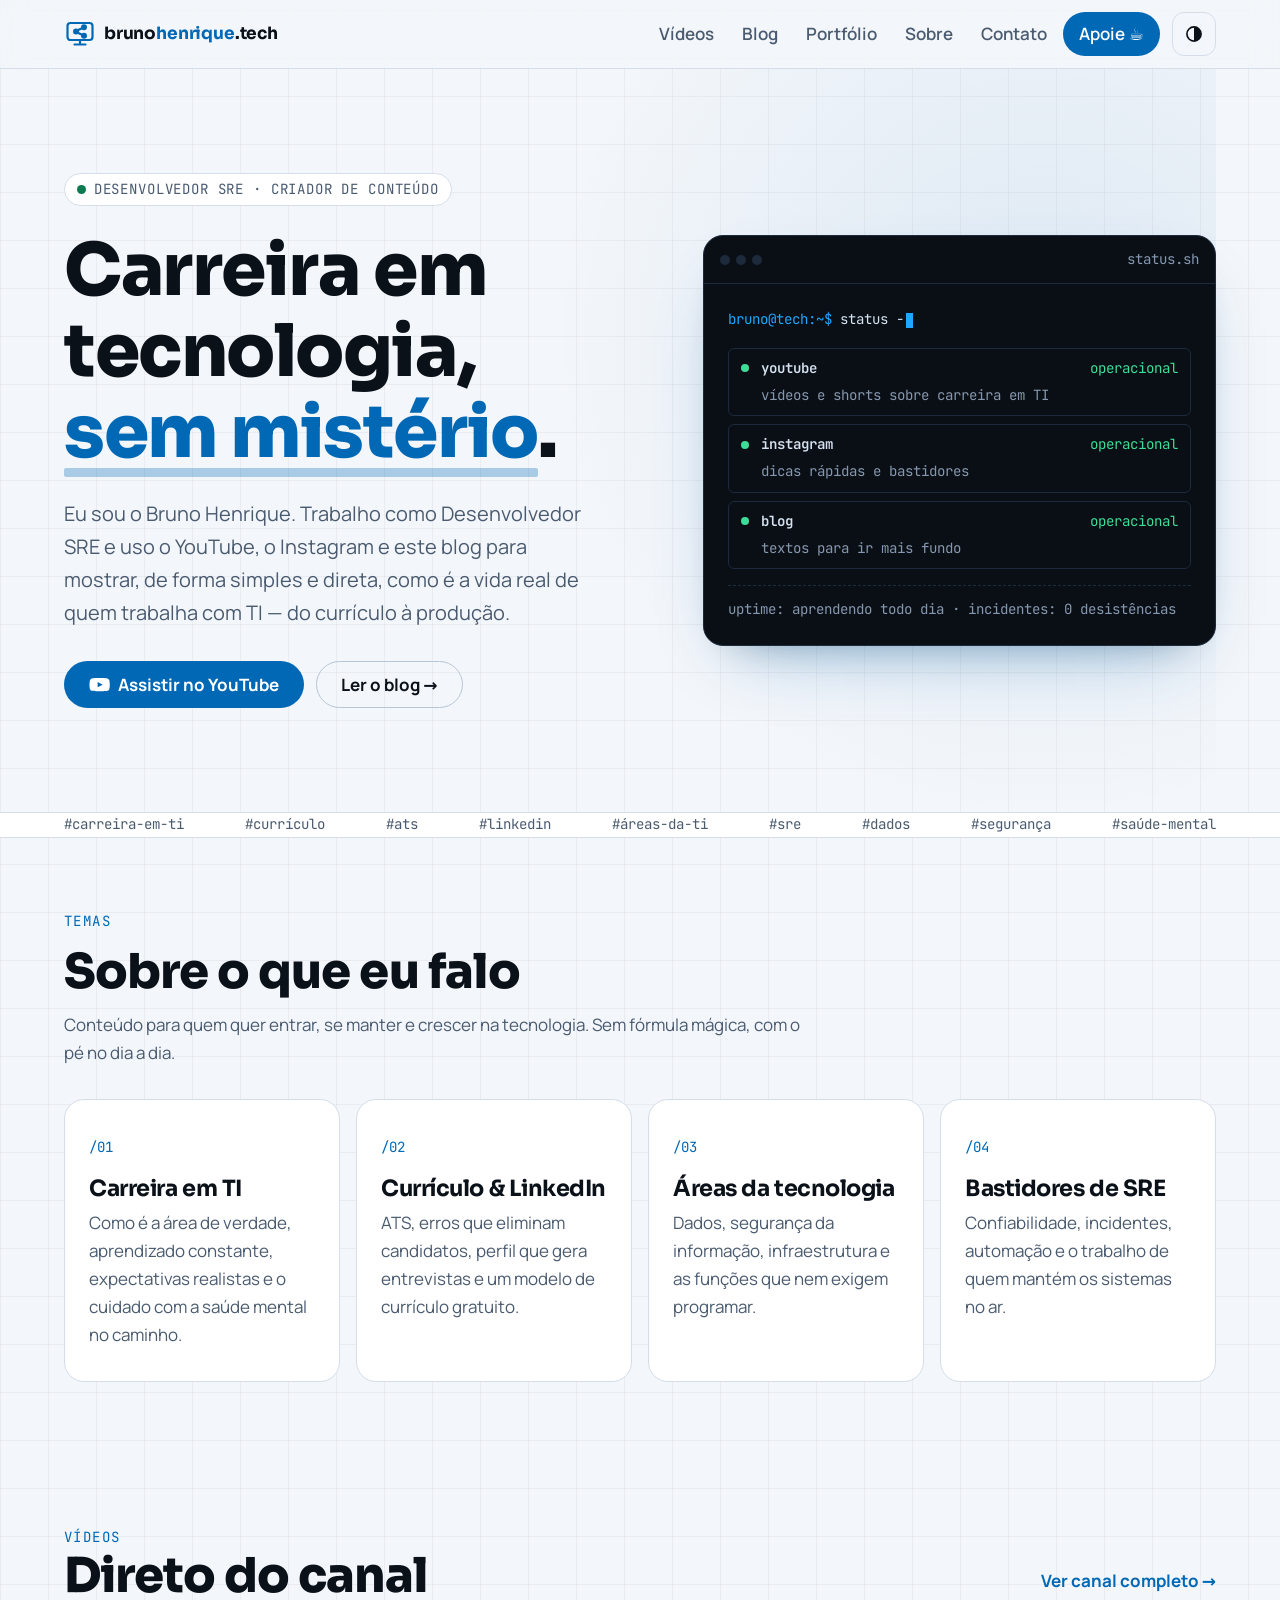
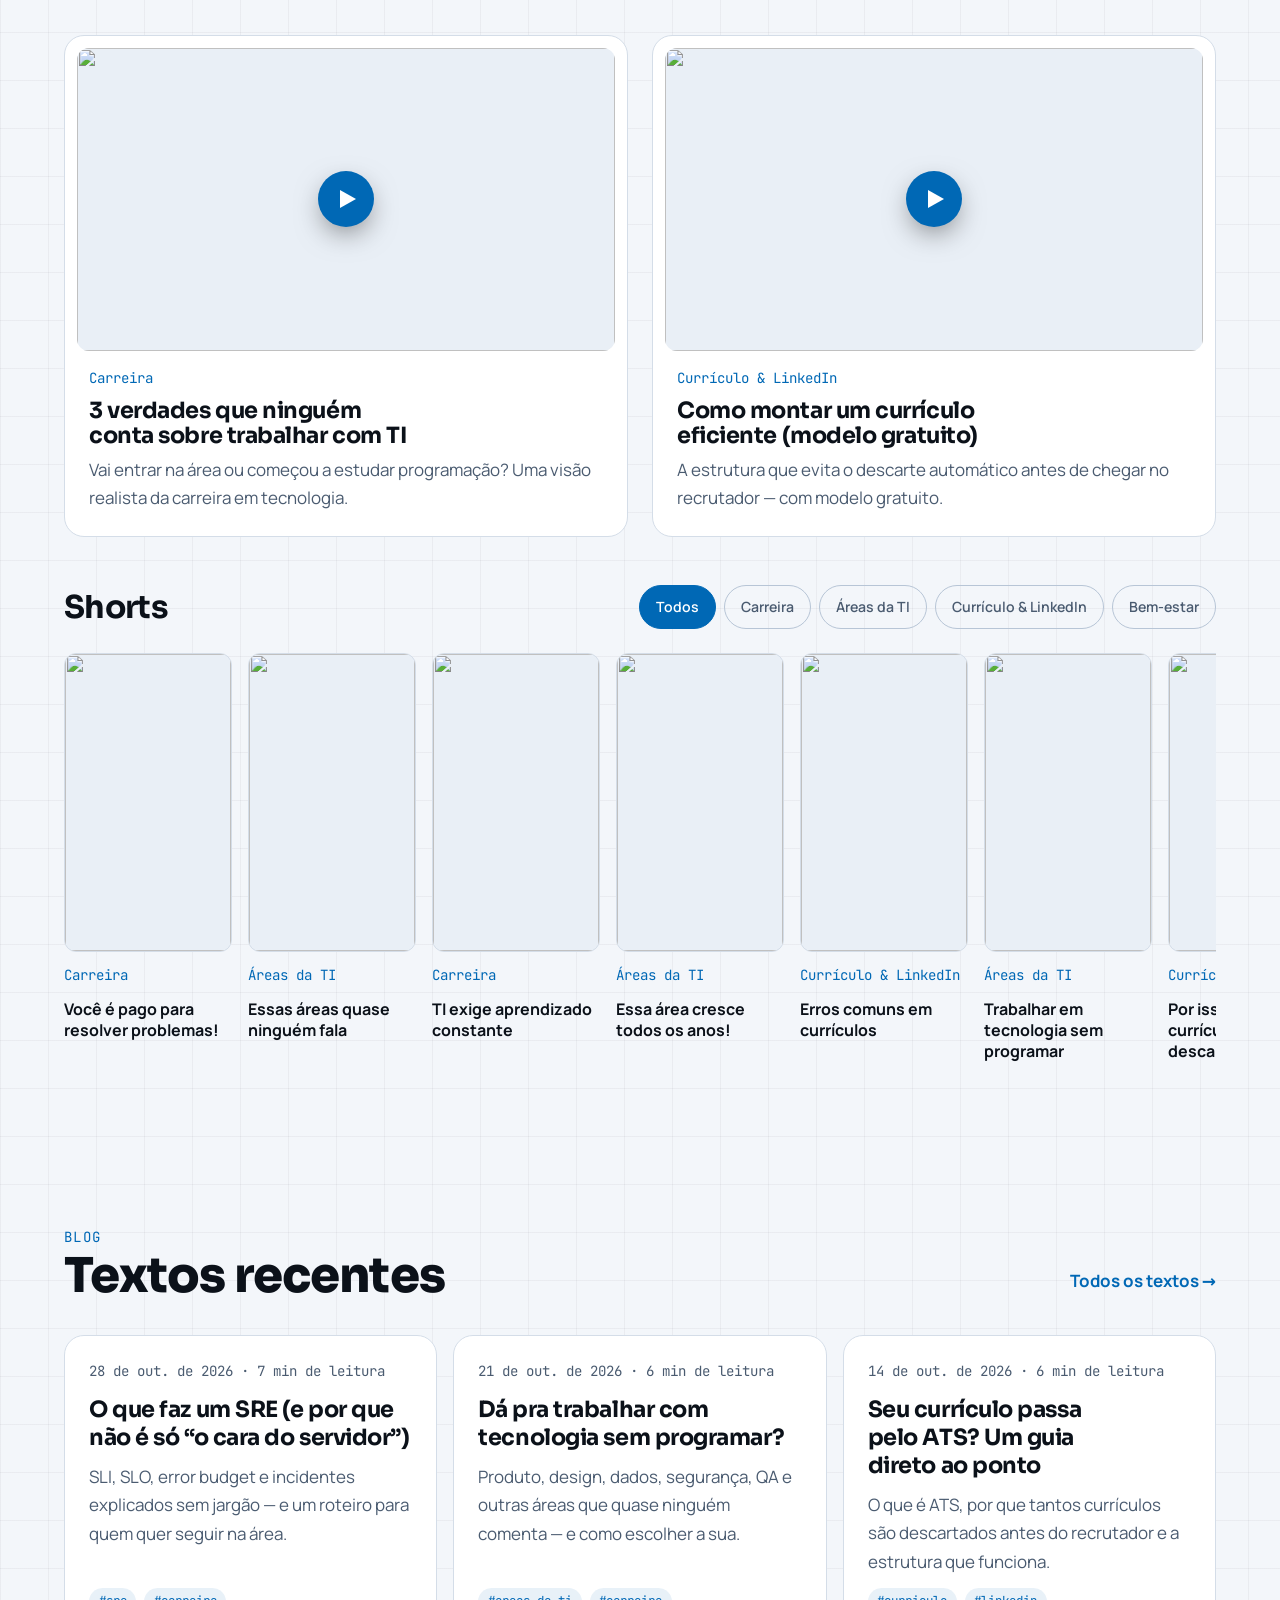
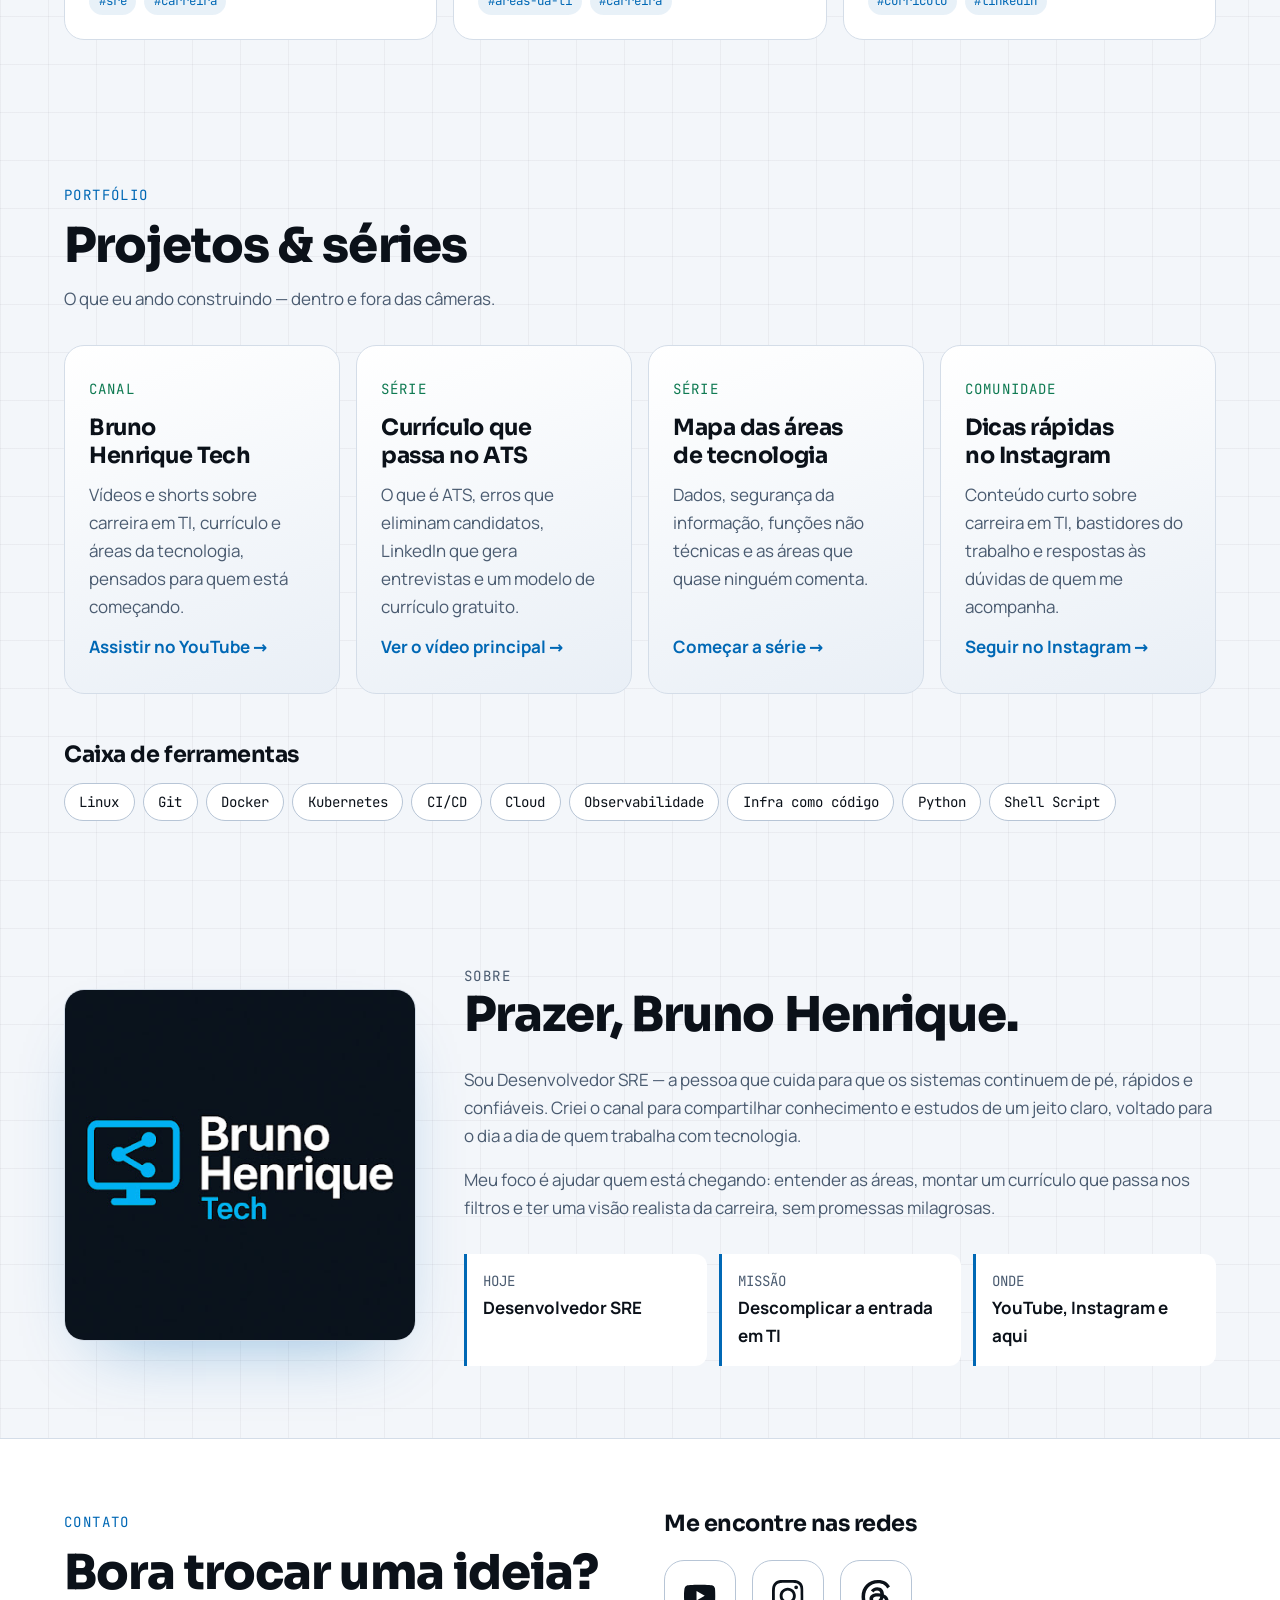
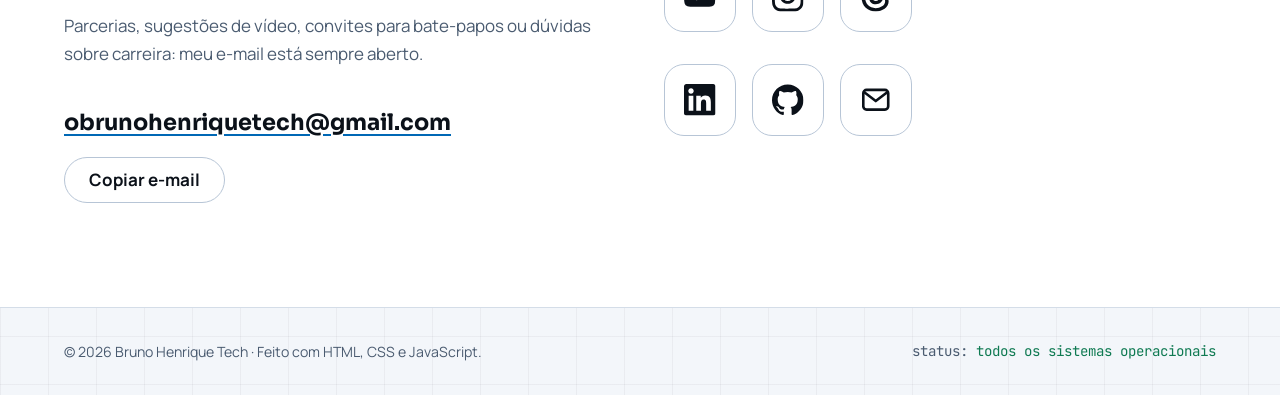
==== index.html @ 4570874f "feat: commit inicial" ====
<!doctype html>
<html lang="pt-BR" data-theme="dark">
<head>
  <meta charset="utf-8">
  <meta name="viewport" content="width=device-width, initial-scale=1">
  <meta http-equiv="Content-Security-Policy" content="default-src 'self'; script-src 'self'; style-src 'self'; font-src 'self'; img-src 'self' https://i.ytimg.com; frame-src https://www.youtube-nocookie.com; connect-src 'self'; object-src 'none'; base-uri 'self'; form-action 'none'; upgrade-insecure-requests">
  <meta name="referrer" content="strict-origin-when-cross-origin">
  <title>Bruno Henrique Tech — Carreira em TI, SRE e tecnologia sem mistério</title>
  <meta name="description" content="Blog e portfólio do Bruno Henrique, Desenvolvedor SRE e criador de conteúdo sobre carreira em TI, currículo, LinkedIn e áreas da tecnologia.">
  <meta name="theme-color" content="#0b1119">
  <meta property="og:type" content="website">
  <meta property="og:locale" content="pt_BR">
  <meta property="og:title" content="Bruno Henrique Tech">
  <meta property="og:description" content="Carreira em tecnologia, sem mistério. Vídeos, textos e projetos sobre TI para quem está começando.">
  <meta property="og:image" content="assets/img/avatar.jpg">
  <link rel="icon" href="assets/img/favicon.svg" type="image/svg+xml">
  <link rel="stylesheet" href="css/fonts.css">
  <link rel="stylesheet" href="css/style.css">
  <script src="js/theme-init.js"></script>
  <script type="module" src="js/main.js"></script>
  <script type="module" src="js/home.js"></script>
</head>
<body>
  <a class="skip-link" href="#conteudo">Pular para o conteúdo</a>

  <header class="site-header">
    <div class="container header-inner">
      <a class="brand" href="index.html" aria-label="Bruno Henrique Tech — início">
        <svg viewBox="0 0 32 32" fill="none" stroke="currentColor" stroke-width="2.2" stroke-linecap="round" stroke-linejoin="round" aria-hidden="true"><rect x="3.5" y="5" width="25" height="17" rx="3"/><path d="M16 22v4.5M10.5 26.5h11M13.2 12.6l5.4-2.7M13.2 14.4l5.4 2.7"/><circle cx="20" cy="9.2" r="1.9" fill="currentColor"/><circle cx="12" cy="13.5" r="1.9" fill="currentColor"/><circle cx="20" cy="17.8" r="1.9" fill="currentColor"/></svg>
        <span>bruno<span class="brand-accent">henrique</span>.tech</span>
      </a>
      <nav id="site-nav" class="site-nav" aria-label="Principal">
        <ul>
          <li><a href="index.html#videos">Vídeos</a></li>
          <li><a href="blog.html">Blog</a></li>
          <li><a href="index.html#portfolio">Portfólio</a></li>
          <li><a href="index.html#sobre">Sobre</a></li>
          <li><a href="index.html#contato">Contato</a></li>
          <li><a class="nav-cta" href="apoie.html">Apoie <span aria-hidden="true">☕</span></a></li>
        </ul>
      </nav>
      <button class="icon-btn theme-toggle" type="button" aria-label="Tema claro" aria-pressed="false">
        <svg viewBox="0 0 24 24" width="20" height="20" aria-hidden="true"><circle cx="12" cy="12" r="8.5" fill="none" stroke="currentColor" stroke-width="2"/><path d="M12 3.5a8.5 8.5 0 0 1 0 17z" fill="currentColor"/></svg>
      </button>
      <button class="icon-btn nav-toggle" type="button" aria-expanded="false" aria-controls="site-nav" aria-label="Abrir menu">
        <svg viewBox="0 0 24 24" width="22" height="22" fill="none" stroke="currentColor" stroke-width="2" stroke-linecap="round" aria-hidden="true"><path d="M4 7h16M4 12h16M4 17h10"/></svg>
      </button>
    </div>
  </header>

  <main id="conteudo">
    <section class="hero container" aria-labelledby="hero-title">
      <div class="hero-copy">
        <p class="eyebrow"><span class="status-dot" aria-hidden="true"></span>Desenvolvedor SRE · Criador de conteúdo</p>
        <h1 id="hero-title">Carreira em tecnologia, <em>sem mistério</em>.</h1>
        <p class="lead">Eu sou o Bruno Henrique. Trabalho como Desenvolvedor SRE e uso o YouTube, o Instagram e este blog para mostrar, de forma simples e direta, como é a vida real de quem trabalha com TI — do currículo à produção.</p>
        <div class="hero-actions">
          <a class="btn btn-primary" href="https://youtube.com/@obrunohenriquetech" target="_blank" rel="noopener">
            <svg viewBox="0 0 24 24" fill="currentColor" aria-hidden="true"><path d="M23 7.2a3 3 0 0 0-2.1-2.1C19 4.6 12 4.6 12 4.6s-7 0-8.9.5A3 3 0 0 0 1 7.2 31 31 0 0 0 .5 12a31 31 0 0 0 .5 4.8 3 3 0 0 0 2.1 2.1c1.9.5 8.9.5 8.9.5s7 0 8.9-.5a3 3 0 0 0 2.1-2.1 31 31 0 0 0 .5-4.8 31 31 0 0 0-.5-4.8ZM9.75 15.02V8.98L15.5 12l-5.75 3.02Z"/></svg>
            Assistir no YouTube
          </a>
          <a class="btn btn-ghost" href="blog.html">Ler o blog →</a>
        </div>
      </div>

      <figure class="terminal" aria-label="Painel de status dos meus canais">
        <div class="terminal-bar" aria-hidden="true"><span></span><span></span><span></span><p class="terminal-title">status.sh</p></div>
        <div class="terminal-body">
          <p><span class="prompt">bruno@tech:~$</span> <span data-typed>status --canais</span><span class="caret" aria-hidden="true"></span></p>
          <ul class="status-list">
            <li class="status-row"><span class="dot" aria-hidden="true"></span><span class="status-name">youtube</span><span class="status-state">operacional</span><span class="status-note">vídeos e shorts sobre carreira em TI</span></li>
            <li class="status-row"><span class="dot" aria-hidden="true"></span><span class="status-name">instagram</span><span class="status-state">operacional</span><span class="status-note">dicas rápidas e bastidores</span></li>
            <li class="status-row"><span class="dot" aria-hidden="true"></span><span class="status-name">blog</span><span class="status-state">operacional</span><span class="status-note">textos para ir mais fundo</span></li>
          </ul>
          <p class="terminal-foot">uptime: aprendendo todo dia · incidentes: 0 desistências</p>
        </div>
      </figure>
    </section>

    <section class="topics" aria-label="Assuntos que eu abordo">
      <ul class="container topic-list">
        <li>#carreira-em-ti</li>
        <li>#currículo</li>
        <li>#ats</li>
        <li>#linkedin</li>
        <li>#áreas-da-ti</li>
        <li>#sre</li>
        <li>#dados</li>
        <li>#segurança</li>
        <li>#saúde-mental</li>
      </ul>
    </section>

    <section class="section container" id="temas" aria-labelledby="temas-title">
      <header class="section-head">
        <p class="kicker">temas</p>
        <h2 id="temas-title">Sobre o que eu falo</h2>
        <p class="section-intro">Conteúdo para quem quer entrar, se manter e crescer na tecnologia. Sem fórmula mágica, com o pé no dia a dia.</p>
      </header>
      <ol class="pillars">
        <li class="pillar">
          <span class="pillar-index">/01</span>
          <h3>Carreira em TI</h3>
          <p>Como é a área de verdade, aprendizado constante, expectativas realistas e o cuidado com a saúde mental no caminho.</p>
        </li>
        <li class="pillar">
          <span class="pillar-index">/02</span>
          <h3>Currículo &amp; LinkedIn</h3>
          <p>ATS, erros que eliminam candidatos, perfil que gera entrevistas e um modelo de currículo gratuito.</p>
        </li>
        <li class="pillar">
          <span class="pillar-index">/03</span>
          <h3>Áreas da tecnologia</h3>
          <p>Dados, segurança da informação, infraestrutura e as funções que nem exigem programar.</p>
        </li>
        <li class="pillar">
          <span class="pillar-index">/04</span>
          <h3>Bastidores de SRE</h3>
          <p>Confiabilidade, incidentes, automação e o trabalho de quem mantém os sistemas no ar.</p>
        </li>
      </ol>
    </section>

    <section class="section" id="videos" aria-labelledby="videos-title">
      <div class="container">
        <header class="section-head section-head-row">
          <div>
            <p class="kicker">vídeos</p>
            <h2 id="videos-title">Direto do canal</h2>
          </div>
          <a class="link-arrow" href="https://youtube.com/@obrunohenriquetech/videos" target="_blank" rel="noopener">Ver canal completo →</a>
        </header>

        <div id="featured-videos" class="featured-videos"></div>

        <div class="shorts">
          <div class="shorts-head">
            <h3>Shorts</h3>
            <div id="shorts-filter" class="chip-group" role="group" aria-label="Filtrar shorts por tema"></div>
          </div>
          <p id="shorts-status" class="sr-only" aria-live="polite"></p>
          <ul id="shorts-rail" class="shorts-rail"></ul>
        </div>
      </div>
    </section>

    <section class="section container" id="blog" aria-labelledby="blog-title">
      <header class="section-head section-head-row">
        <div>
          <p class="kicker">blog</p>
          <h2 id="blog-title">Textos recentes</h2>
        </div>
        <a class="link-arrow" href="blog.html">Todos os textos →</a>
      </header>
      <ul id="latest-posts" class="post-grid"></ul>
    </section>

    <section class="section container" id="portfolio" aria-labelledby="portfolio-title">
      <header class="section-head">
        <p class="kicker">portfólio</p>
        <h2 id="portfolio-title">Projetos &amp; séries</h2>
        <p class="section-intro">O que eu ando construindo — dentro e fora das câmeras.</p>
      </header>
      <ul id="projects" class="project-grid"></ul>
      <div class="toolbox">
        <h3>Caixa de ferramentas</h3>
        <ul id="toolbox" class="tool-list" aria-label="Tecnologias que uso no dia a dia"></ul>
      </div>
    </section>

    <section class="section container about" id="sobre" aria-labelledby="sobre-title">
      <figure class="about-figure">
        <img src="assets/img/avatar.jpg" width="400" height="400" loading="lazy" alt="Logotipo Bruno Henrique Tech: um monitor azul com o ícone de compartilhar.">
      </figure>
      <div class="about-text">
        <p class="kicker">sobre</p>
        <h2 id="sobre-title">Prazer, Bruno Henrique.</h2>
        <p>Sou Desenvolvedor SRE — a pessoa que cuida para que os sistemas continuem de pé, rápidos e confiáveis. Criei o canal para compartilhar conhecimento e estudos de um jeito claro, voltado para o dia a dia de quem trabalha com tecnologia.</p>
        <p>Meu foco é ajudar quem está chegando: entender as áreas, montar um currículo que passa nos filtros e ter uma visão realista da carreira, sem promessas milagrosas.</p>
        <dl class="facts">
          <div class="fact"><dt>Hoje</dt><dd>Desenvolvedor SRE</dd></div>
          <div class="fact"><dt>Missão</dt><dd>Descomplicar a entrada em TI</dd></div>
          <div class="fact"><dt>Onde</dt><dd>YouTube, Instagram e aqui</dd></div>
        </dl>
      </div>
    </section>

    <section class="section contact" id="contato" aria-labelledby="contato-title">
      <div class="container contact-grid">
        <div class="section-head">
          <p class="kicker">contato</p>
          <h2 id="contato-title">Bora trocar uma ideia?</h2>
          <p class="section-intro">Parcerias, sugestões de vídeo, convites para bate-papos ou dúvidas sobre carreira: meu e-mail está sempre aberto.</p>
          <div class="contact-email">
            <a class="email-link" href="#contato" data-email data-email-text>obrunohenriquetech [arroba] gmail.com</a>
            <button class="btn btn-ghost" type="button" data-copy="" data-copy-email data-copy-label="E-mail copiado!" aria-describedby="copy-status">Copiar e-mail</button>
            <span id="copy-status" class="copy-status" role="status"></span>
          </div>
        </div>
        <div class="social-panel">
          <h3>Me encontre nas redes</h3>
          <ul class="social-links social-links--lg" aria-label="Redes sociais">
            <li><a class="social-link social-link--youtube" href="https://youtube.com/@obrunohenriquetech" target="_blank" rel="me noopener" aria-label="YouTube: @obrunohenriquetech" data-label="YouTube"><svg aria-hidden="true"><use href="assets/img/icons.svg#icon-youtube"/></svg></a></li>
            <li><a class="social-link social-link--instagram" href="https://instagram.com/brunohenriquetech" target="_blank" rel="me noopener" aria-label="Instagram: @brunohenriquetech" data-label="Instagram"><svg aria-hidden="true"><use href="assets/img/icons.svg#icon-instagram"/></svg></a></li>
            <li><a class="social-link social-link--threads" href="https://threads.com/@brunohenriquetech" target="_blank" rel="me noopener" aria-label="Threads: @brunohenriquetech" data-label="Threads"><svg aria-hidden="true"><use href="assets/img/icons.svg#icon-threads"/></svg></a></li>
            <li><a class="social-link social-link--linkedin" href="https://linkedin.com/in/bruno-henrique-cavalcante" target="_blank" rel="me noopener" aria-label="LinkedIn: Bruno Henrique Cavalcante" data-label="LinkedIn"><svg aria-hidden="true"><use href="assets/img/icons.svg#icon-linkedin"/></svg></a></li>
            <li><a class="social-link social-link--github" href="https://github.com/brunohcs" target="_blank" rel="me noopener" aria-label="GitHub: @brunohcs" data-label="GitHub"><svg aria-hidden="true"><use href="assets/img/icons.svg#icon-github"/></svg></a></li>
            <li><a class="social-link" href="#contato" data-email aria-label="Enviar e-mail" data-label="E-mail"><svg aria-hidden="true"><use href="assets/img/icons.svg#icon-email"/></svg></a></li>
          </ul>
        </div>
      </div>
    </section>
  </main>

  <footer class="site-footer">
    <div class="container footer-inner">
      <p>© <span data-year>2026</span> Bruno Henrique Tech · Feito com HTML, CSS e JavaScript.</p>
      <p class="mono">status: <span class="ok-text">todos os sistemas operacionais</span></p>
    </div>
  </footer>

  <template id="tpl-video-long">
    <article class="video-long">
      <a class="video-link" target="_blank" rel="noopener">
        <div class="video-thumb"><img width="480" height="360" loading="lazy" alt=""><span class="play" aria-hidden="true"></span></div>
        <div class="video-meta">
          <p class="video-topic"></p>
          <h3 class="video-title"></h3>
          <p class="video-desc"></p>
        </div>
      </a>
    </article>
  </template>

  <template id="tpl-video-short">
    <li class="short-card">
      <a class="video-link" target="_blank" rel="noopener">
        <div class="video-thumb"><img width="202" height="360" loading="lazy" alt=""></div>
        <p class="video-topic"></p>
        <h4 class="video-title"></h4>
      </a>
    </li>
  </template>

  <template id="tpl-post">
    <li class="post-card">
      <p class="post-meta"><time></time> · <span class="post-reading"></span></p>
      <h3><a class="card-link"></a></h3>
      <p class="post-excerpt"></p>
      <ul class="tag-list" aria-label="Tags"></ul>
    </li>
  </template>

  <template id="tpl-project">
    <li class="project-card">
      <p class="project-kind"></p>
      <h3><a class="card-link" target="_blank" rel="noopener"></a></h3>
      <p class="project-desc"></p>
      <span class="project-cta" aria-hidden="true"></span>
    </li>
  </template>
</body>
</html>
---- css/fonts.css ----
/* Fontes hospedadas localmente (SIL Open Font License) — subset latin, inclui acentos do português */

@font-face {
  font-family: 'JetBrains Mono';
  font-style: normal;
  font-weight: 400 600;
  font-display: swap;
  src: url(../assets/fonts/jetbrains-mono-latin.woff2) format('woff2');
  unicode-range: U+0000-00FF, U+0131, U+0152-0153, U+02BB-02BC, U+02C6, U+02DA, U+02DC, U+0304, U+0308, U+0329, U+2000-206F, U+20AC, U+2122, U+2191, U+2193, U+2212, U+2215, U+FEFF, U+FFFD;
}

@font-face {
  font-family: 'Manrope';
  font-style: normal;
  font-weight: 400 700;
  font-display: swap;
  src: url(../assets/fonts/manrope-latin.woff2) format('woff2');
  unicode-range: U+0000-00FF, U+0131, U+0152-0153, U+02BB-02BC, U+02C6, U+02DA, U+02DC, U+0304, U+0308, U+0329, U+2000-206F, U+20AC, U+2122, U+2191, U+2193, U+2212, U+2215, U+FEFF, U+FFFD;
}

@font-face {
  font-family: 'Sora';
  font-style: normal;
  font-weight: 600 800;
  font-display: swap;
  src: url(../assets/fonts/sora-latin.woff2) format('woff2');
  unicode-range: U+0000-00FF, U+0131, U+0152-0153, U+02BB-02BC, U+02C6, U+02DA, U+02DC, U+0304, U+0308, U+0329, U+2000-206F, U+20AC, U+2122, U+2191, U+2193, U+2212, U+2215, U+FEFF, U+FFFD;
}
---- css/style.css ----
/* =========================================================
   Tokens
   ========================================================= */
:root {
  --font-display: 'Sora', system-ui, sans-serif;
  --font-body: 'Manrope', system-ui, sans-serif;
  --font-mono: 'JetBrains Mono', ui-monospace, 'SFMono-Regular', monospace;

  --step--1: clamp(0.82rem, 0.8rem + 0.1vw, 0.88rem);
  --step-0: clamp(1rem, 0.96rem + 0.2vw, 1.0625rem);
  --step-1: clamp(1.18rem, 1.08rem + 0.45vw, 1.4rem);
  --step-2: clamp(1.45rem, 1.25rem + 0.9vw, 2rem);
  --step-3: clamp(2rem, 1.6rem + 1.8vw, 3rem);
  --step-4: clamp(2.5rem, 1.8rem + 3.4vw, 4.6rem);

  --space-1: 0.25rem;
  --space-2: 0.5rem;
  --space-3: 0.75rem;
  --space-4: 1rem;
  --space-5: 1.5rem;
  --space-6: 2rem;
  --space-7: 3rem;
  --space-8: 4.5rem;
  --space-9: 6.5rem;

  --radius-sm: 6px;
  --radius-md: 12px;
  --radius-lg: 20px;
  --radius-pill: 999px;

  --container: 72rem;
  --header-h: 4.25rem;
  --touch: 44px;
  --ease-out: cubic-bezier(0.2, 0.8, 0.2, 1);
  --duration: 220ms;

  /* Terminal fica sempre escuro, nos dois temas */
  --terminal-bg: #0a0f16;
  --terminal-line: #1d2a3c;
  --terminal-text: #d6e2f0;
  --terminal-muted: #8597ae;
  --terminal-accent: #1ea7ff;
  --terminal-ok: #3ddc97;
}

:root,
[data-theme='dark'] {
  color-scheme: dark;
  --color-bg: #0b1119;
  --color-bg-elev: #101925;
  --color-surface: #142030;
  --color-line: #213149;
  --color-line-strong: #2d4363;
  --color-text: #e8eef6;
  --color-muted: #93a4ba;
  --color-accent: #1ea7ff;
  --color-accent-strong: #63c2ff;
  --color-accent-soft: rgba(30, 167, 255, 0.12);
  --color-on-accent: #031220;
  --color-ok: #3ddc97;
  --color-grid: rgba(147, 164, 186, 0.06);
  --shadow-card: 0 20px 40px -24px rgba(0, 0, 0, 0.6);
  --shadow-glow: 0 30px 80px -30px rgba(30, 167, 255, 0.4);
}

[data-theme='light'] {
  color-scheme: light;
  --color-bg: #f3f6fa;
  --color-bg-elev: #ffffff;
  --color-surface: #e9eff6;
  --color-line: #d4dde8;
  --color-line-strong: #b7c5d6;
  --color-text: #0b1119;
  --color-muted: #4a5b70;
  --color-accent: #0068b5;
  --color-accent-strong: #004f8a;
  --color-accent-soft: rgba(0, 104, 181, 0.09);
  --color-on-accent: #ffffff;
  --color-ok: #0f7a52;
  --color-grid: rgba(11, 17, 25, 0.045);
  --shadow-card: 0 18px 40px -28px rgba(11, 17, 25, 0.35);
  --shadow-glow: 0 30px 70px -35px rgba(0, 104, 181, 0.45);
}

/* =========================================================
   Base
   ========================================================= */
*,
*::before,
*::after {
  box-sizing: border-box;
}

* {
  margin: 0;
}

html {
  scroll-behavior: smooth;
  scroll-padding-top: calc(var(--header-h) + var(--space-4));
  -webkit-text-size-adjust: 100%;
}

body {
  display: flex;
  flex-direction: column;
  min-height: 100vh;
  overflow-x: clip;
  font-family: var(--font-body);
  font-size: var(--step-0);
  line-height: 1.65;
  color: var(--color-text);
  background-color: var(--color-bg);
  background-image:
    linear-gradient(var(--color-grid) 1px, transparent 1px),
    linear-gradient(90deg, var(--color-grid) 1px, transparent 1px);
  background-size: 48px 48px;
  -webkit-font-smoothing: antialiased;
}

main {
  flex: 1;
}

img,
svg {
  display: block;
  max-width: 100%;
}

img {
  height: auto;
}

a {
  color: var(--color-accent);
  text-underline-offset: 0.2em;
}

a:hover {
  color: var(--color-accent-strong);
}

:focus-visible {
  outline: 2px solid var(--color-accent);
  outline-offset: 3px;
  border-radius: 4px;
}

h1,
h2,
h3 {
  font-family: var(--font-display);
  line-height: 1.12;
  letter-spacing: -0.02em;
  text-wrap: balance;
}

p {
  text-wrap: pretty;
}

ul[class],
ol[class] {
  list-style: none;
  padding: 0;
}

.mono {
  font-family: var(--font-mono);
}

.sr-only {
  position: absolute;
  width: 1px;
  height: 1px;
  padding: 0;
  margin: -1px;
  overflow: hidden;
  clip: rect(0, 0, 0, 0);
  white-space: nowrap;
  border: 0;
}

.skip-link {
  position: absolute;
  top: var(--space-2);
  left: var(--space-2);
  z-index: 100;
  padding: var(--space-3) var(--space-4);
  background: var(--color-accent);
  color: var(--color-on-accent);
  font-weight: 700;
  border-radius: var(--radius-sm);
  transform: translateY(-200%);
}

.skip-link:focus-visible {
  transform: none;
  color: var(--color-on-accent);
}

.container {
  width: min(100% - 2 * var(--space-5), var(--container));
  margin-inline: auto;
}

/* =========================================================
   Header & navegação
   ========================================================= */
.site-header {
  position: sticky;
  top: 0;
  z-index: 50;
  background: color-mix(in srgb, var(--color-bg) 85%, transparent);
  backdrop-filter: blur(12px);
  border-bottom: 1px solid var(--color-line);
}

.header-inner {
  display: flex;
  align-items: center;
  gap: var(--space-3);
  min-height: var(--header-h);
}

.brand {
  display: inline-flex;
  align-items: center;
  gap: var(--space-2);
  min-height: var(--touch);
  margin-right: auto;
  color: var(--color-text);
  font-family: var(--font-display);
  font-weight: 700;
  letter-spacing: -0.01em;
  text-decoration: none;
}

.brand:hover {
  color: var(--color-text);
}

.brand svg {
  width: 32px;
  height: 32px;
  color: var(--color-accent);
}

.brand-accent {
  color: var(--color-accent);
}

.site-nav {
  display: none;
  position: absolute;
  top: 100%;
  inset-inline: 0;
  background: var(--color-bg-elev);
  border-bottom: 1px solid var(--color-line);
}

.site-nav.is-open {
  display: block;
}

.site-nav ul {
  display: flex;
  flex-direction: column;
  gap: var(--space-1);
  padding: var(--space-4) var(--space-5);
  list-style: none;
}

.site-nav a {
  display: flex;
  align-items: center;
  min-height: var(--touch);
  padding-inline: var(--space-3);
  color: var(--color-muted);
  font-weight: 600;
  text-decoration: none;
  border-radius: var(--radius-sm);
  transition: color var(--duration), background-color var(--duration);
}

.site-nav a:hover,
.site-nav a:focus-visible,
.site-nav a[aria-current='page'] {
  color: var(--color-text);
  background: var(--color-accent-soft);
}

.site-nav a.nav-cta {
  justify-content: center;
  gap: var(--space-1);
  padding-inline: var(--space-4);
  color: var(--color-on-accent);
  background: var(--color-accent);
  border-radius: var(--radius-pill);
}

.site-nav a.nav-cta:hover,
.site-nav a.nav-cta:focus-visible,
.site-nav a.nav-cta[aria-current='page'] {
  color: var(--color-on-accent);
  background: var(--color-accent-strong);
}

.icon-btn {
  display: inline-grid;
  place-items: center;
  inline-size: var(--touch);
  block-size: var(--touch);
  padding: 0;
  border: 1px solid var(--color-line);
  border-radius: var(--radius-md);
  background: transparent;
  color: var(--color-text);
  cursor: pointer;
  transition: color var(--duration), border-color var(--duration);
}

.icon-btn:hover,
.icon-btn:focus-visible {
  color: var(--color-accent);
  border-color: var(--color-accent);
}

@media (min-width: 52rem) {
  .nav-toggle {
    display: none;
  }

  .site-nav {
    display: block;
    position: static;
    background: none;
    border: 0;
  }

  .site-nav ul {
    flex-direction: row;
    padding: 0;
  }
}

/* =========================================================
   Botões e links
   ========================================================= */
.btn {
  display: inline-flex;
  align-items: center;
  justify-content: center;
  gap: var(--space-2);
  min-height: var(--touch);
  padding: var(--space-3) var(--space-5);
  border: 1px solid transparent;
  border-radius: var(--radius-pill);
  font: 700 var(--step-0) / 1.2 var(--font-body);
  text-decoration: none;
  cursor: pointer;
  transition:
    transform var(--duration) var(--ease-out),
    background-color var(--duration),
    border-color var(--duration),
    color var(--duration);
}

.btn svg {
  width: 1.25em;
  height: 1.25em;
}

.btn-primary {
  background: var(--color-accent);
  color: var(--color-on-accent);
}

.btn-primary:hover,
.btn-primary:focus-visible {
  background: var(--color-accent-strong);
  color: var(--color-on-accent);
  transform: translateY(-2px);
}

.btn-ghost {
  background: transparent;
  color: var(--color-text);
  border-color: var(--color-line-strong);
}

.btn-ghost:hover,
.btn-ghost:focus-visible {
  color: var(--color-accent);
  border-color: var(--color-accent);
  transform: translateY(-2px);
}

.link-arrow {
  display: inline-flex;
  align-items: center;
  min-height: var(--touch);
  font-weight: 700;
  text-decoration: none;
}

.link-arrow:hover,
.link-arrow:focus-visible {
  text-decoration: underline;
}

/* =========================================================
   Hero
   ========================================================= */
.hero {
  display: grid;
  gap: var(--space-7);
  align-items: center;
  padding-block: var(--space-8);
  background: radial-gradient(circle at 85% 35%, var(--color-accent-soft), transparent 45%);
}

.eyebrow {
  display: inline-flex;
  align-items: center;
  gap: var(--space-2);
  padding: var(--space-1) var(--space-3);
  font-family: var(--font-mono);
  font-size: var(--step--1);
  letter-spacing: 0.06em;
  text-transform: uppercase;
  color: var(--color-muted);
  background: var(--color-bg-elev);
  border: 1px solid var(--color-line);
  border-radius: var(--radius-pill);
}

.status-dot {
  width: 0.55rem;
  height: 0.55rem;
  flex-shrink: 0;
  border-radius: 50%;
  background: var(--color-ok);
  animation: pulse 2.4s infinite;
}

.hero h1 {
  margin-block: var(--space-5);
  font-size: var(--step-4);
  font-weight: 800;
}

.hero h1 em {
  position: relative;
  font-style: normal;
  color: var(--color-accent);
  white-space: nowrap;
}

.hero h1 em::after {
  content: '';
  position: absolute;
  inset-inline: 0;
  bottom: 0.02em;
  height: 0.12em;
  background: currentColor;
  border-radius: 2px;
  opacity: 0.3;
}

.lead {
  max-width: 44ch;
  font-size: clamp(1.06rem, 1rem + 0.35vw, 1.25rem);
  color: var(--color-muted);
}

.hero-actions {
  display: flex;
  flex-wrap: wrap;
  gap: var(--space-3);
  margin-top: var(--space-6);
}

.hero-copy > * {
  animation: rise 0.7s var(--ease-out) both;
}

.hero-copy > :nth-child(2) { animation-delay: 0.08s; }
.hero-copy > :nth-child(3) { animation-delay: 0.16s; }
.hero-copy > :nth-child(4) { animation-delay: 0.24s; }

@media (min-width: 60rem) {
  .hero {
    grid-template-columns: 1.15fr 1fr;
    padding-block: var(--space-9);
  }
}

/* Terminal / painel de status */
.terminal {
  overflow: hidden;
  font-family: var(--font-mono);
  font-size: var(--step--1);
  color: var(--terminal-text);
  background: var(--terminal-bg);
  border: 1px solid var(--terminal-line);
  border-radius: var(--radius-lg);
  box-shadow: var(--shadow-glow), var(--shadow-card);
  animation: rise 0.8s 0.25s var(--ease-out) both;
}

.terminal-bar {
  display: flex;
  align-items: center;
  gap: 6px;
  padding: var(--space-3) var(--space-4);
  border-bottom: 1px solid var(--terminal-line);
}

.terminal-bar span {
  width: 10px;
  height: 10px;
  border-radius: 50%;
  background: var(--terminal-line);
}

.terminal-title {
  margin-left: auto;
  color: var(--terminal-muted);
}

.terminal-body {
  display: grid;
  gap: var(--space-4);
  padding: var(--space-5);
}

.prompt {
  color: var(--terminal-accent);
}

.caret {
  display: inline-block;
  width: 0.55em;
  height: 1.1em;
  margin-left: 2px;
  vertical-align: text-bottom;
  background: var(--terminal-accent);
  animation: blink 1s steps(1) infinite;
}

.status-list {
  display: grid;
  gap: var(--space-2);
}

.status-row {
  display: grid;
  grid-template-columns: auto 1fr auto;
  align-items: center;
  gap: var(--space-1) var(--space-3);
  padding: var(--space-2) var(--space-3);
  border: 1px solid var(--terminal-line);
  border-radius: var(--radius-sm);
  animation: rise 0.5s var(--ease-out) both;
}

.status-row:nth-child(1) { animation-delay: 1.3s; }
.status-row:nth-child(2) { animation-delay: 1.45s; }
.status-row:nth-child(3) { animation-delay: 1.6s; }

.status-row .dot {
  width: 0.5rem;
  height: 0.5rem;
  border-radius: 50%;
  background: var(--terminal-ok);
}

.status-name {
  font-weight: 600;
}

.status-state {
  color: var(--terminal-ok);
}

.status-note {
  grid-column: 2 / -1;
  color: var(--terminal-muted);
}

.terminal-foot {
  padding-top: var(--space-3);
  color: var(--terminal-muted);
  border-top: 1px dashed var(--terminal-line);
}

/* Faixa de assuntos */
.topics {
  background: var(--color-bg-elev);
  border-block: 1px solid var(--color-line);
}

.topic-list {
  display: flex;
  flex-wrap: wrap;
  justify-content: space-between;
  gap: var(--space-3) var(--space-6);
  padding-block: var(--space-4);
  font-family: var(--font-mono);
  font-size: var(--step--1);
  color: var(--color-muted);
}

/* =========================================================
   Seções
   ========================================================= */
.section {
  padding-block: var(--space-8);
}

.section-head {
  display: grid;
  gap: var(--space-3);
  max-width: 46rem;
  margin-bottom: var(--space-6);
}

.section-head-row {
  display: flex;
  flex-wrap: wrap;
  align-items: end;
  justify-content: space-between;
  gap: var(--space-4);
  max-width: none;
}

.kicker {
  font-family: var(--font-mono);
  font-size: var(--step--1);
  letter-spacing: 0.1em;
  text-transform: uppercase;
  color: var(--color-accent);
}

.section h2 {
  font-size: var(--step-3);
  font-weight: 800;
}

.section-intro {
  color: var(--color-muted);
}

/* Temas */
.pillars {
  display: grid;
  gap: var(--space-4);
  grid-template-columns: repeat(auto-fit, minmax(15rem, 1fr));
}

.pillar {
  padding: var(--space-6) var(--space-5);
  background: var(--color-bg-elev);
  border: 1px solid var(--color-line);
  border-radius: var(--radius-lg);
  transition: border-color var(--duration), transform var(--duration) var(--ease-out);
}

.pillar:hover {
  border-color: var(--color-line-strong);
  transform: translateY(-4px);
}

.pillar-index {
  font-family: var(--font-mono);
  font-size: var(--step--1);
  color: var(--color-accent);
}

.pillar h3 {
  margin-block: var(--space-4) var(--space-2);
  font-size: var(--step-1);
}

.pillar p {
  color: var(--color-muted);
}

/* =========================================================
   Vídeos
   ========================================================= */
.featured-videos {
  display: grid;
  gap: var(--space-5);
}

@media (min-width: 48rem) {
  .featured-videos {
    grid-template-columns: repeat(2, 1fr);
  }
}

.video-link {
  display: grid;
  align-content: start;
  gap: var(--space-3);
  height: 100%;
  color: inherit;
  text-decoration: none;
}

.video-link:hover {
  color: inherit;
}

.video-long .video-link {
  gap: var(--space-4);
  padding: var(--space-3) var(--space-3) var(--space-5);
  background: var(--color-bg-elev);
  border: 1px solid var(--color-line);
  border-radius: var(--radius-lg);
  transition: border-color var(--duration);
}

.video-long .video-link:hover,
.video-long .video-link:focus-visible {
  border-color: var(--color-accent);
}

.video-thumb {
  position: relative;
  overflow: hidden;
  aspect-ratio: 16 / 9;
  background: var(--color-surface);
  border-radius: var(--radius-md);
}

.video-thumb img {
  width: 100%;
  height: 100%;
  object-fit: cover;
  transition: transform 0.5s var(--ease-out);
}

.video-link:hover img,
.video-link:focus-visible img {
  transform: scale(1.04);
}

.play {
  position: absolute;
  inset: 0;
  display: grid;
  place-items: center;
  width: 3.5rem;
  height: 3.5rem;
  margin: auto;
  border-radius: 50%;
  background: var(--color-accent);
  box-shadow: 0 10px 30px -8px rgba(0, 0, 0, 0.6);
}

.play::before {
  content: '';
  margin-left: 0.2rem;
  border-style: solid;
  border-width: 0.6rem 0 0.6rem 1rem;
  border-color: transparent transparent transparent var(--color-on-accent);
}

.video-meta {
  display: grid;
  gap: var(--space-2);
  padding-inline: var(--space-3);
}

.video-topic {
  font-family: var(--font-mono);
  font-size: var(--step--1);
  color: var(--color-accent);
}

.video-long .video-title {
  font-size: var(--step-1);
}

.video-desc {
  color: var(--color-muted);
}

.shorts {
  margin-top: var(--space-7);
}

.shorts-head {
  display: flex;
  flex-wrap: wrap;
  align-items: center;
  justify-content: space-between;
  gap: var(--space-4);
  margin-bottom: var(--space-5);
}

.shorts-head h3 {
  font-size: var(--step-2);
}

.chip-group {
  display: flex;
  flex-wrap: wrap;
  gap: var(--space-2);
}

.chip {
  min-height: var(--touch);
  padding-inline: var(--space-4);
  font: 600 var(--step--1) / 1 var(--font-body);
  color: var(--color-muted);
  background: transparent;
  border: 1px solid var(--color-line-strong);
  border-radius: var(--radius-pill);
  cursor: pointer;
  transition: color var(--duration), background-color var(--duration), border-color var(--duration);
}

.chip:hover,
.chip:focus-visible {
  color: var(--color-text);
  border-color: var(--color-accent);
}

.chip[aria-pressed='true'] {
  color: var(--color-on-accent);
  background: var(--color-accent);
  border-color: var(--color-accent);
}

.shorts-rail {
  display: grid;
  grid-auto-flow: column;
  grid-auto-columns: minmax(10.5rem, 12.5rem);
  gap: var(--space-4);
  padding-bottom: var(--space-4);
  overflow-x: auto;
  overflow-y: hidden;
  scroll-snap-type: x mandatory;
  scrollbar-color: var(--color-line-strong) transparent;
}

.short-card {
  scroll-snap-align: start;
}

.short-card .video-thumb {
  aspect-ratio: 9 / 16;
  border: 1px solid var(--color-line);
}

.short-card .video-title {
  font-size: 1rem;
  font-weight: 700;
  line-height: 1.3;
  transition: color var(--duration);
}

.short-card .video-link:hover .video-title,
.short-card .video-link:focus-visible .video-title {
  color: var(--color-accent);
}

.empty-state {
  padding: var(--space-6);
  text-align: center;
  color: var(--color-muted);
  border: 1px dashed var(--color-line-strong);
  border-radius: var(--radius-lg);
}

/* =========================================================
   Cards de post e projeto
   ========================================================= */
.post-grid {
  display: grid;
  gap: var(--space-4);
  grid-template-columns: repeat(auto-fill, minmax(min(100%, 18rem), 1fr));
}

.post-card,
.project-card {
  position: relative;
  display: flex;
  flex-direction: column;
  gap: var(--space-3);
  padding: var(--space-5);
  background: var(--color-bg-elev);
  border: 1px solid var(--color-line);
  border-radius: var(--radius-lg);
  transition: border-color var(--duration), transform var(--duration) var(--ease-out);
}

.post-card:hover,
.post-card:focus-within,
.project-card:hover,
.project-card:focus-within {
  border-color: var(--color-accent);
  transform: translateY(-3px);
}

.post-meta {
  font-family: var(--font-mono);
  font-size: var(--step--1);
  color: var(--color-muted);
}

.post-card :is(h2, h3),
.project-card h3 {
  font-size: var(--step-1);
  line-height: 1.25;
}

.card-link {
  color: var(--color-text);
  text-decoration: none;
}

.card-link:hover {
  color: var(--color-text);
}

.card-link::after {
  content: '';
  position: absolute;
  inset: 0;
  border-radius: var(--radius-lg);
}

.card-link:focus-visible {
  outline: none;
}

.card-link:focus-visible::after {
  outline: 2px solid var(--color-accent);
  outline-offset: 3px;
}

.post-excerpt,
.project-desc {
  flex: 1;
  color: var(--color-muted);
}

.tag-list {
  display: flex;
  flex-wrap: wrap;
  gap: var(--space-2);
}

.tag {
  padding: 0.2rem 0.6rem;
  font-family: var(--font-mono);
  font-size: 0.78rem;
  color: var(--color-accent);
  background: var(--color-accent-soft);
  border-radius: var(--radius-pill);
}

.project-grid {
  display: grid;
  gap: var(--space-4);
  grid-template-columns: repeat(auto-fit, minmax(min(100%, 16rem), 1fr));
}

.project-card {
  padding-block: var(--space-6);
  background: linear-gradient(160deg, var(--color-bg-elev), var(--color-surface));
}

.project-kind {
  font-family: var(--font-mono);
  font-size: var(--step--1);
  letter-spacing: 0.08em;
  text-transform: uppercase;
  color: var(--color-ok);
}

.project-cta {
  font-weight: 700;
  color: var(--color-accent);
}

.toolbox {
  display: grid;
  gap: var(--space-4);
  margin-top: var(--space-7);
}

.toolbox h3 {
  font-size: var(--step-1);
}

.tool-list {
  display: flex;
  flex-wrap: wrap;
  gap: var(--space-2);
}

.tool {
  padding: 0.4rem 0.9rem;
  font-family: var(--font-mono);
  font-size: var(--step--1);
  background: var(--color-bg-elev);
  border: 1px solid var(--color-line-strong);
  border-radius: var(--radius-pill);
}

/* =========================================================
   Sobre e contato
   ========================================================= */
.about {
  display: grid;
  gap: var(--space-7);
  align-items: center;
}

.about-figure img {
  width: min(100%, 22rem);
  border: 1px solid var(--color-line);
  border-radius: var(--radius-lg);
  box-shadow: var(--shadow-glow);
}

.about-text > p {
  color: var(--color-muted);
}

.about-text > p + p {
  margin-top: var(--space-4);
}

.about-text h2 {
  margin-bottom: var(--space-5);
}

.facts {
  display: grid;
  gap: var(--space-3);
  grid-template-columns: repeat(auto-fit, minmax(12rem, 1fr));
  margin-top: var(--space-6);
}

.fact {
  padding: var(--space-4);
  background: var(--color-bg-elev);
  border-left: 3px solid var(--color-accent);
  border-radius: 0 var(--radius-md) var(--radius-md) 0;
}

.fact dt {
  font-family: var(--font-mono);
  font-size: var(--step--1);
  text-transform: uppercase;
  color: var(--color-muted);
}

.fact dd {
  font-weight: 700;
}

@media (min-width: 56rem) {
  .about {
    grid-template-columns: 22rem 1fr;
  }
}

.contact {
  background: var(--color-bg-elev);
  border-top: 1px solid var(--color-line);
}

.contact-grid {
  display: grid;
  gap: var(--space-7);
}

@media (min-width: 56rem) {
  .contact-grid {
    grid-template-columns: 1fr 1fr;
    align-items: start;
  }
}

.contact-email {
  display: flex;
  flex-wrap: wrap;
  align-items: center;
  gap: var(--space-4);
  margin-top: var(--space-5);
}

.email-link {
  font-family: var(--font-display);
  font-size: var(--step-1);
  font-weight: 700;
  color: var(--color-text);
  text-decoration-color: var(--color-accent);
  text-decoration-thickness: 2px;
  overflow-wrap: anywhere;
}

.email-link:hover,
.email-link:focus-visible {
  color: var(--color-accent);
}

.copy-status {
  font-size: var(--step--1);
  font-weight: 600;
  color: var(--color-ok);
}

.social-panel {
  display: grid;
  gap: var(--space-5);
}

.social-panel h3 {
  font-size: var(--step-1);
}

/* Ícones das redes (contato e rodapé dos posts) */
.social-links {
  display: flex;
  flex-wrap: wrap;
  gap: var(--space-3);
}

.social-link {
  --brand: var(--color-accent);
  --brand-ink: var(--color-on-accent);
  --size: 3.25rem;
  position: relative;
  display: grid;
  place-items: center;
  inline-size: var(--size);
  block-size: var(--size);
  color: var(--color-text);
  background: var(--color-bg-elev);
  border: 1px solid var(--color-line-strong);
  border-radius: var(--radius-md);
  transition:
    color var(--duration),
    background-color var(--duration),
    border-color var(--duration),
    transform var(--duration) var(--ease-out);
}

.social-link svg {
  width: 45%;
  height: 45%;
}

.social-link:hover,
.social-link:focus-visible {
  color: var(--brand-ink);
  background: var(--brand);
  border-color: var(--brand);
  transform: translateY(-3px);
}

.social-link::after {
  content: attr(data-label);
  position: absolute;
  bottom: calc(100% + 8px);
  left: 50%;
  padding: 0.25rem 0.6rem;
  font: 600 0.75rem / 1.2 var(--font-mono);
  white-space: nowrap;
  color: var(--color-bg);
  background: var(--color-text);
  border-radius: var(--radius-sm);
  opacity: 0;
  transform: translate(-50%, 4px);
  pointer-events: none;
  transition: opacity var(--duration), transform var(--duration) var(--ease-out);
}

.social-link:hover::after,
.social-link:focus-visible::after {
  opacity: 1;
  transform: translate(-50%, 0);
}

.social-links--lg {
  display: grid;
  grid-template-columns: repeat(3, max-content);
  gap: var(--space-6) var(--space-4);
}

.social-links--lg .social-link {
  --size: 4.5rem;
  border-radius: var(--radius-lg);
}

.social-link--youtube { --brand: #ff0033; --brand-ink: #ffffff; }
.social-link--instagram { --brand: #e1306c; --brand-ink: #ffffff; }
.social-link--linkedin { --brand: #0a66c2; --brand-ink: #ffffff; }

.social-link--threads,
.social-link--github {
  --brand: var(--color-text);
  --brand-ink: var(--color-bg);
}

/* =========================================================
   Footer
   ========================================================= */
.site-footer {
  padding-block: var(--space-6);
  font-size: var(--step--1);
  color: var(--color-muted);
  border-top: 1px solid var(--color-line);
}

.footer-inner {
  display: flex;
  flex-wrap: wrap;
  justify-content: space-between;
  gap: var(--space-3);
}

.ok-text {
  color: var(--color-ok);
}

/* =========================================================
   Página do blog
   ========================================================= */
.page-hero {
  padding-block: var(--space-8) var(--space-6);
}

.page-hero h1 {
  margin-block: var(--space-3);
  font-size: var(--step-4);
  font-weight: 800;
}

.blog-tools {
  display: grid;
  gap: var(--space-4);
  margin-bottom: var(--space-6);
}

.search-field {
  display: grid;
  gap: var(--space-2);
  max-width: 30rem;
}

.search-field label {
  font-size: var(--step--1);
  font-weight: 600;
}

.search-field input {
  min-height: var(--touch);
  padding: var(--space-3) var(--space-4);
  font: inherit;
  color: var(--color-text);
  background: var(--color-bg-elev);
  border: 1px solid var(--color-line-strong);
  border-radius: var(--radius-md);
}

.search-field input:hover {
  border-color: var(--color-accent);
}

.results-count {
  font-family: var(--font-mono);
  font-size: var(--step--1);
  color: var(--color-muted);
}

.blog-list {
  padding-bottom: var(--space-8);
}

/* =========================================================
   Página de apoio
   ========================================================= */
.support-grid {
  display: grid;
  gap: var(--space-5);
  padding-bottom: var(--space-8);
}

@media (min-width: 56rem) {
  .support-grid {
    grid-template-columns: minmax(0, 1fr) minmax(0, 1.2fr);
    align-items: start;
  }
}

.support-card {
  display: grid;
  gap: var(--space-4);
  padding: var(--space-6) var(--space-5);
  background: var(--color-bg-elev);
  border: 1px solid var(--color-line);
  border-radius: var(--radius-lg);
}

.support-card h2 {
  font-size: var(--step-2);
}

.support-card h2 + p {
  margin-top: calc(-1 * var(--space-2));
}

.support-card--pix {
  justify-items: center;
  text-align: center;
  border-color: var(--color-accent);
  box-shadow: var(--shadow-glow);
}

.pix-qr {
  width: min(100%, 15rem);
  aspect-ratio: 1;
  background: #ffffff;
  border-radius: var(--radius-md);
}

.pix-qr--placeholder {
  display: grid;
  place-items: center;
  font-family: var(--font-mono);
  font-size: var(--step--1);
  color: var(--color-muted);
  background: var(--color-surface);
  border: 2px dashed var(--color-line-strong);
}

.pix-key {
  display: grid;
  justify-items: center;
  gap: var(--space-3);
  width: 100%;
}

.pix-key-label {
  font-family: var(--font-mono);
  font-size: var(--step--1);
  letter-spacing: 0.08em;
  text-transform: uppercase;
  color: var(--color-muted);
}

.pix-key code {
  max-width: 100%;
  padding: var(--space-2) var(--space-4);
  font-family: var(--font-mono);
  overflow-wrap: anywhere;
  background: var(--color-surface);
  border: 1px solid var(--color-line);
  border-radius: var(--radius-sm);
}

.support-list {
  display: grid;
  gap: var(--space-3);
  margin-bottom: var(--space-4);
  color: var(--color-muted);
}

.pix-check {
  display: grid;
  gap: var(--space-2);
  width: 100%;
  padding: var(--space-4);
  font-size: var(--step--1);
  text-align: left;
  color: var(--color-muted);
  background: var(--color-accent-soft);
  border-left: 3px solid var(--color-accent);
  border-radius: 0 var(--radius-md) var(--radius-md) 0;
}

.pix-check-title {
  display: flex;
  align-items: center;
  gap: var(--space-2);
  font-weight: 700;
  color: var(--color-text);
}

.pix-check-title svg {
  flex-shrink: 0;
  color: var(--color-accent);
}

.pix-check strong {
  color: var(--color-text);
}

.support-list strong {
  color: var(--color-text);
}

/* =========================================================
   Post
   ========================================================= */
.post {
  padding-block: var(--space-7) var(--space-8);
}

.post-header,
.prose,
.post-footer {
  max-width: 44rem;
  margin-inline: auto;
}

.post-header {
  display: grid;
  gap: var(--space-4);
  margin-bottom: var(--space-7);
}

.post-header h1 {
  font-size: var(--step-3);
  font-weight: 800;
}

.post-header .lead {
  max-width: none;
}

.prose {
  font-size: 1.0625rem;
  line-height: 1.8;
}

.prose > * + * {
  margin-top: var(--space-5);
}

.prose h2 {
  margin-top: var(--space-7);
  font-size: var(--step-2);
}

.prose h3 {
  margin-top: var(--space-6);
  font-size: var(--step-1);
}

.prose ul,
.prose ol {
  padding-left: 1.25rem;
}

.prose li + li {
  margin-top: var(--space-2);
}

.prose li::marker {
  color: var(--color-accent);
}

.prose blockquote {
  padding: var(--space-4) var(--space-5);
  font-weight: 600;
  background: var(--color-bg-elev);
  border-left: 3px solid var(--color-accent);
  border-radius: 0 var(--radius-md) var(--radius-md) 0;
}

.prose code {
  padding: 0.1em 0.4em;
  font-family: var(--font-mono);
  font-size: 0.88em;
  background: var(--color-surface);
  border-radius: var(--radius-sm);
}

.embed {
  position: relative;
  overflow: hidden;
  aspect-ratio: 16 / 9;
  background: #000;
  border: 1px solid var(--color-line);
  border-radius: var(--radius-lg);
}

.embed--short {
  aspect-ratio: 9 / 16;
  max-width: 20rem;
  margin-inline: auto;
}

.embed iframe,
.lite-embed {
  position: absolute;
  inset: 0;
  width: 100%;
  height: 100%;
  border: 0;
}

.lite-embed {
  padding: 0;
  background: #000;
  cursor: pointer;
}

.lite-embed img {
  width: 100%;
  height: 100%;
  object-fit: cover;
  opacity: 0.85;
  transition: opacity var(--duration);
}

.lite-embed:hover img,
.lite-embed:focus-visible img {
  opacity: 1;
}

.embed-caption {
  margin-top: var(--space-3);
  text-align: center;
  font-size: var(--step--1);
  color: var(--color-muted);
}

.post-footer {
  display: grid;
  gap: var(--space-4);
  margin-top: var(--space-8);
  padding: var(--space-6);
  background: var(--color-bg-elev);
  border: 1px solid var(--color-line);
  border-radius: var(--radius-lg);
}

.post-footer h2 {
  font-size: var(--step-2);
}

.post-footer .social-links {
  margin-top: var(--space-2);
}

/* 404 */
.not-found {
  display: grid;
  place-items: center;
  gap: var(--space-5);
  padding-block: var(--space-9);
  text-align: center;
}

.not-found .terminal {
  width: min(100%, 32rem);
  text-align: left;
}

/* =========================================================
   Animações
   ========================================================= */
@keyframes rise {
  from {
    opacity: 0;
    transform: translateY(14px);
  }

  to {
    opacity: 1;
    transform: none;
  }
}

@keyframes blink {
  50% {
    opacity: 0;
  }
}

@keyframes pulse {
  0% {
    box-shadow: 0 0 0 0 color-mix(in srgb, var(--color-ok) 55%, transparent);
  }

  70%,
  100% {
    box-shadow: 0 0 0 10px transparent;
  }
}

@media (prefers-reduced-motion: reduce) {
  html {
    scroll-behavior: auto;
  }

  *,
  *::before,
  *::after {
    animation-duration: 0.01ms !important;
    animation-delay: 0s !important;
    animation-iteration-count: 1 !important;
    transition-duration: 0.01ms !important;
  }
}
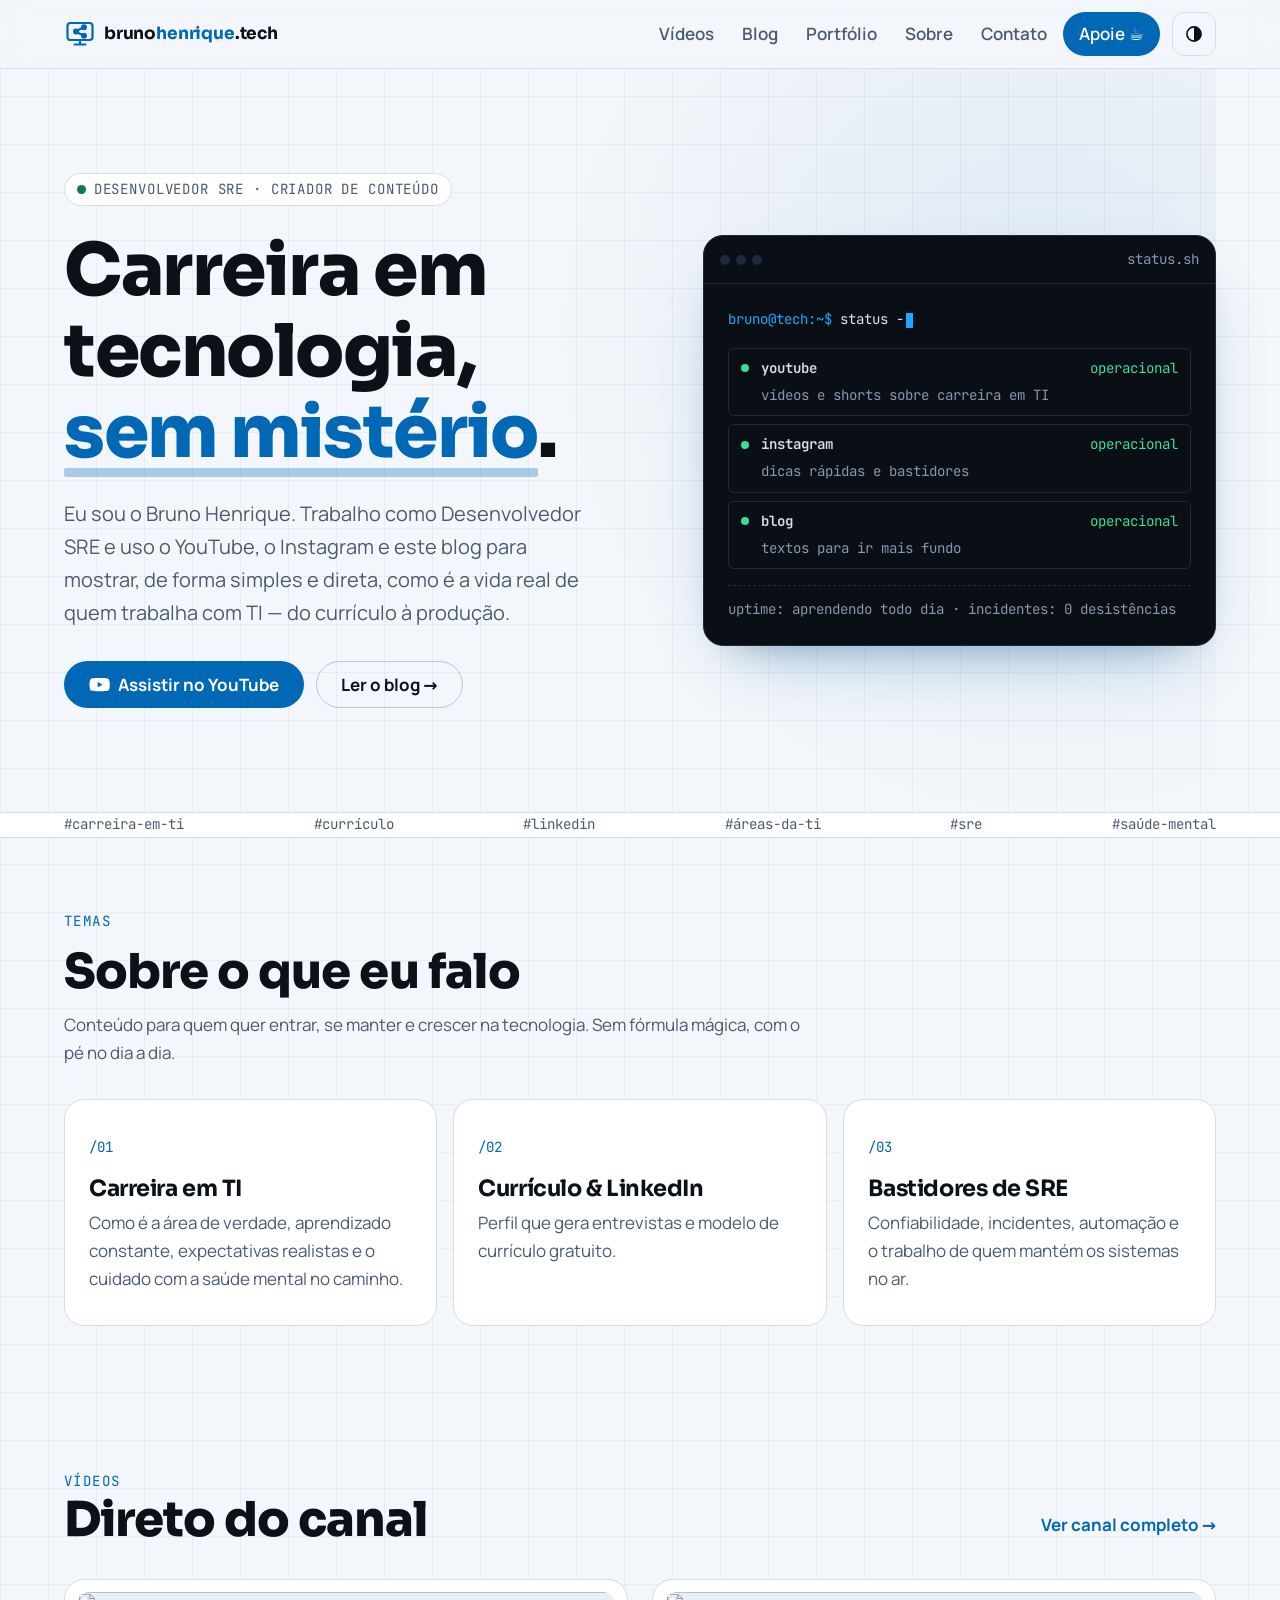
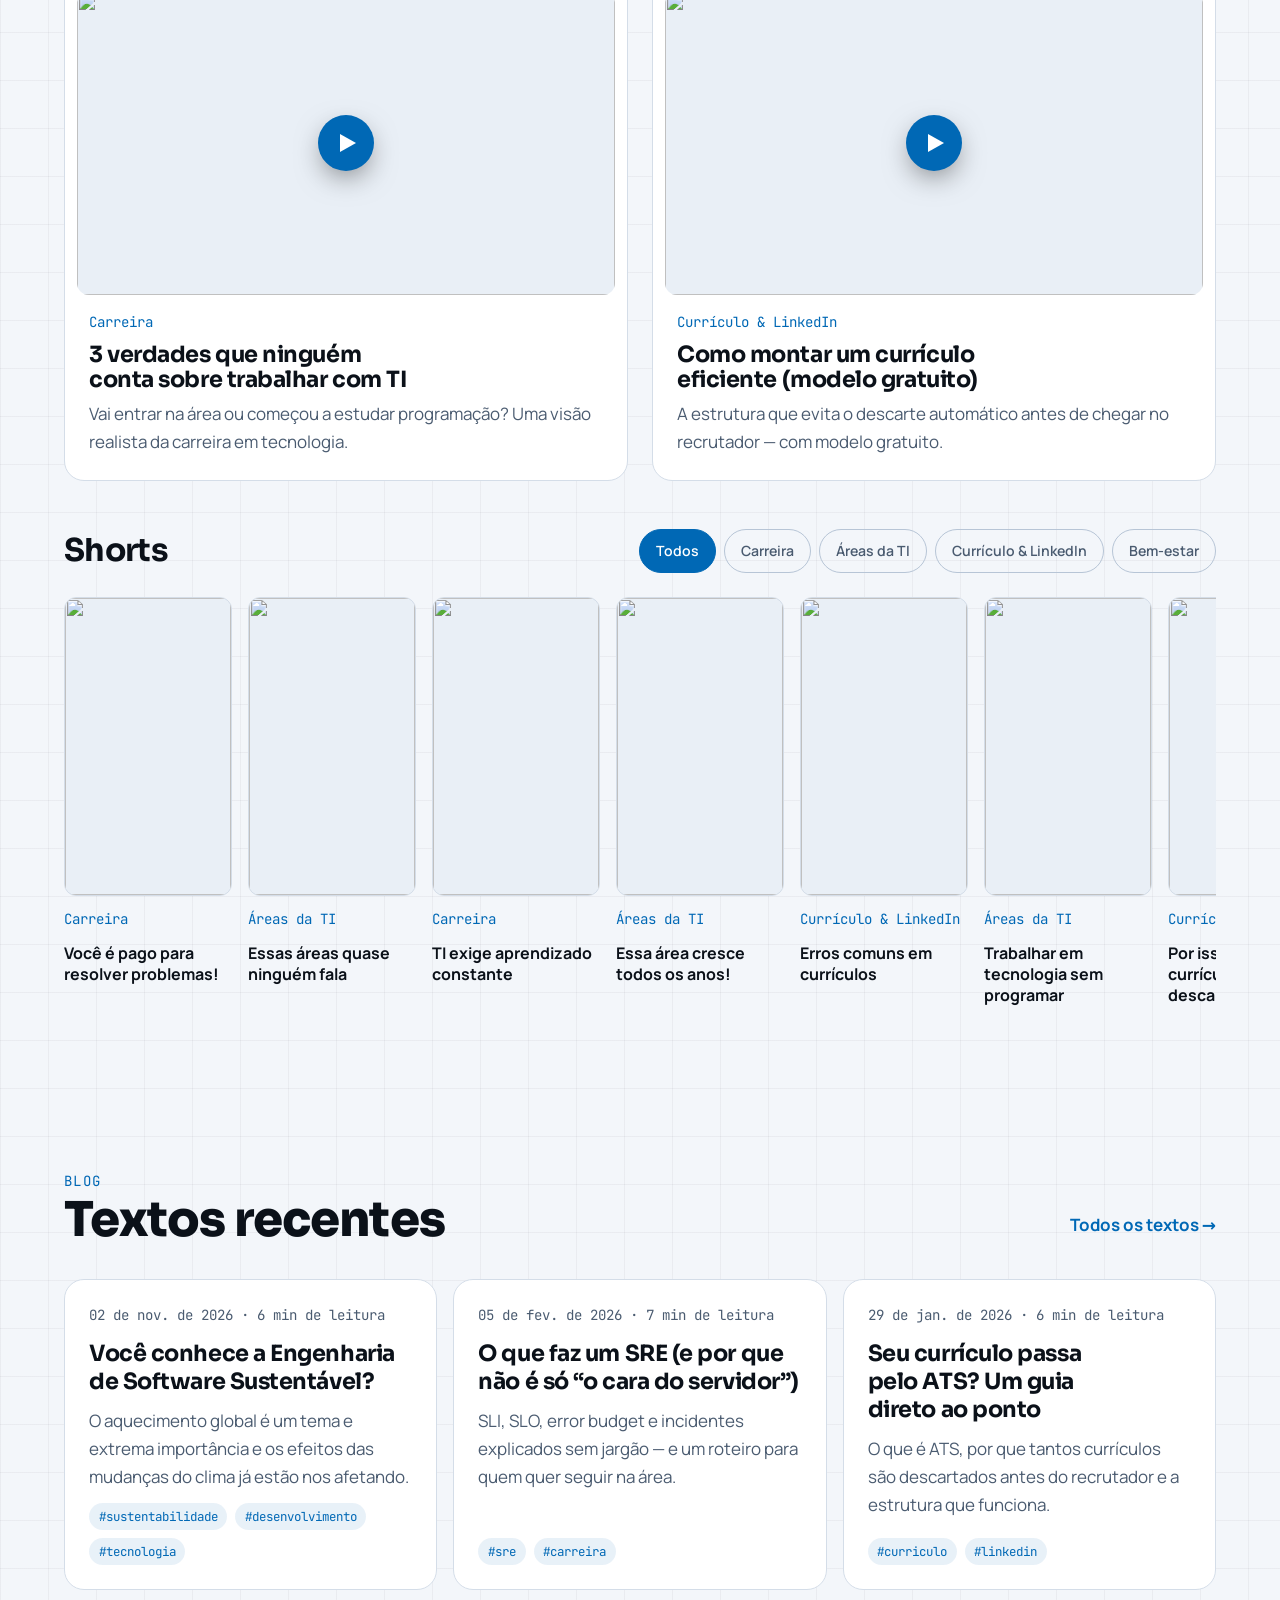
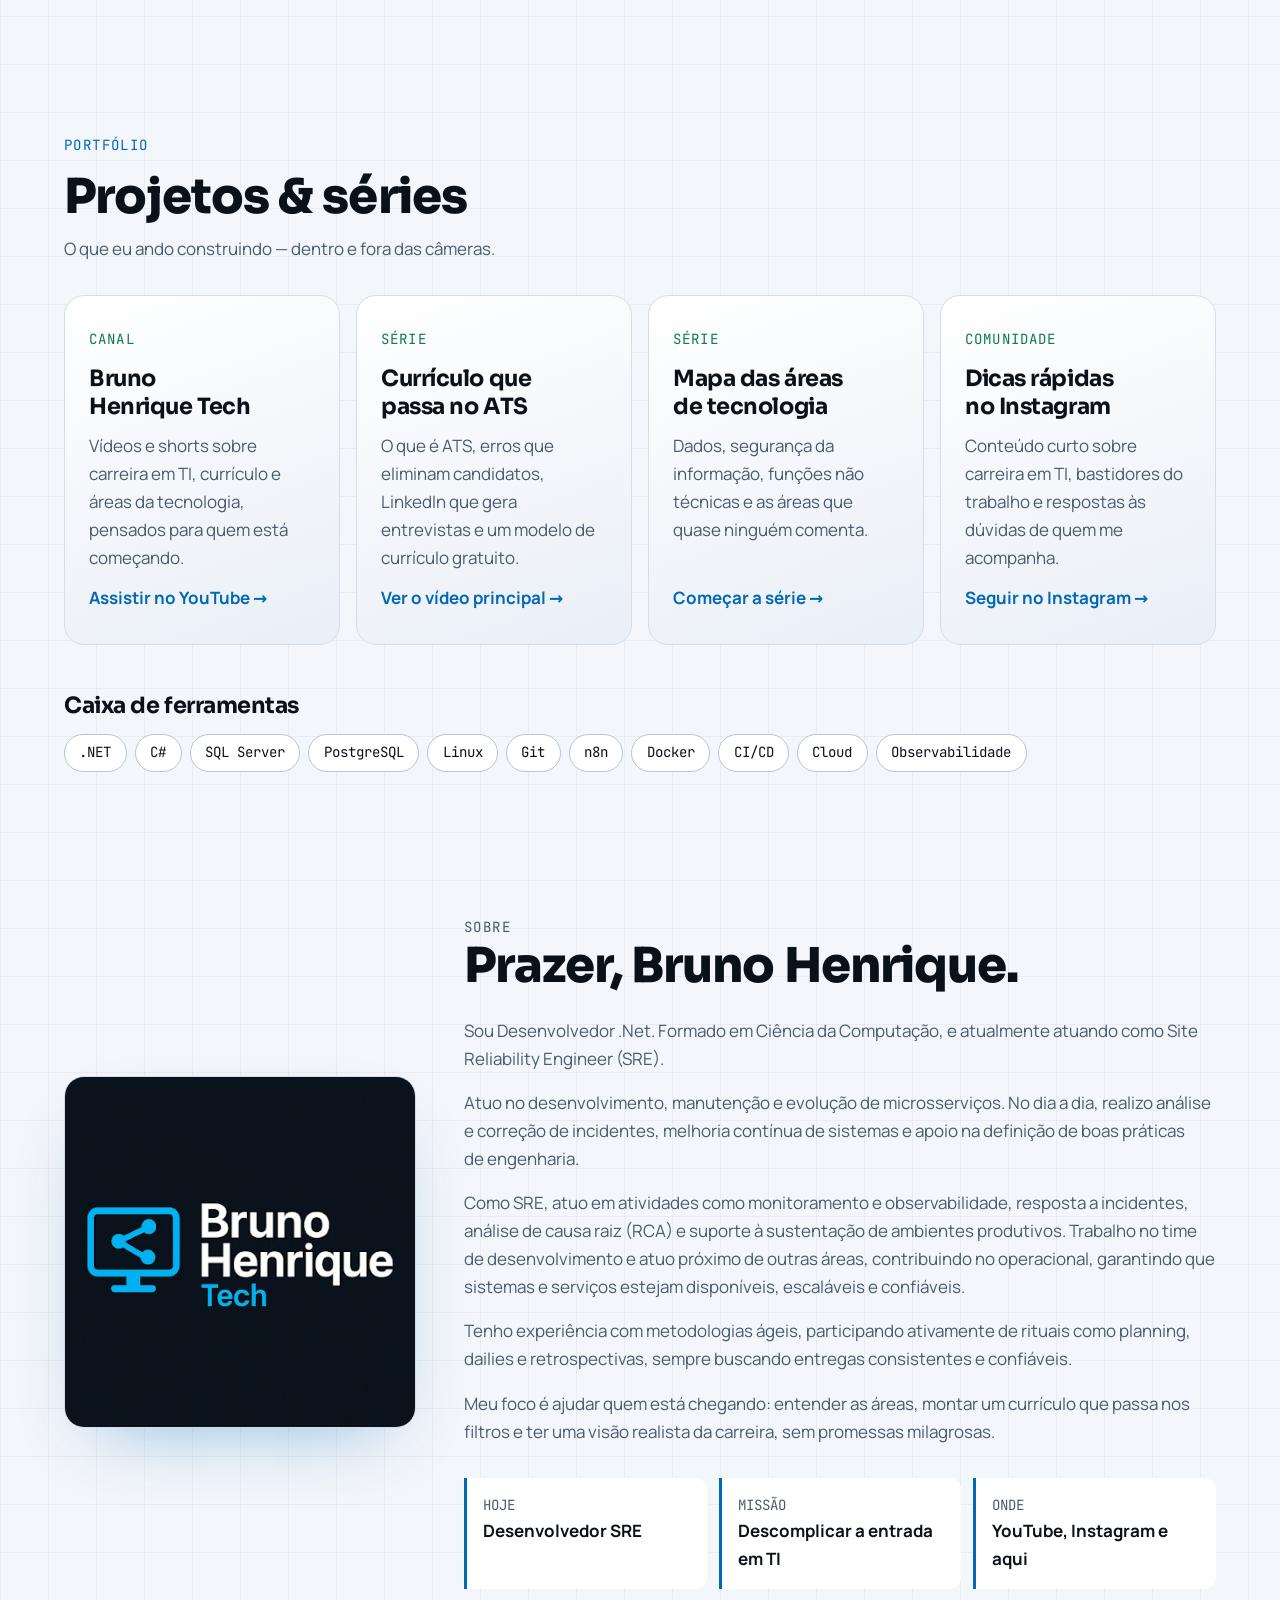
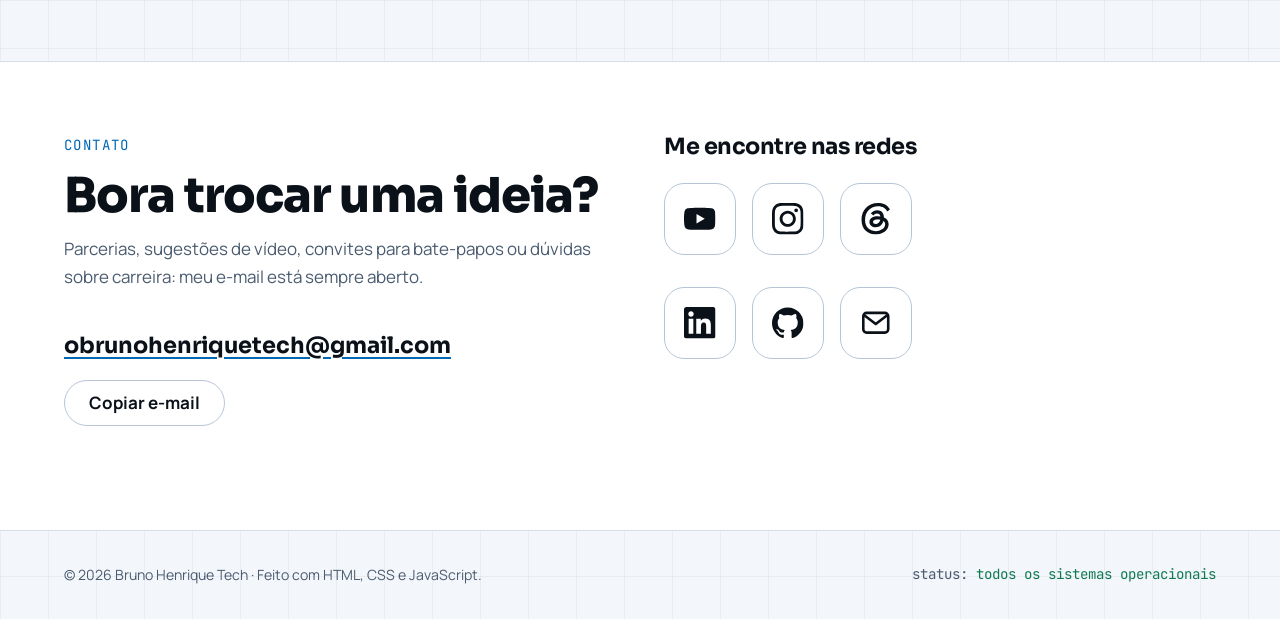
==== commit 0e0b77b2: "Merge pull request #2 from BrunoHCS/feature/ajustes-textos feat: update content and add qr code pix" ====
--- a/index.html
+++ b/index.html
@@ -81,12 +81,9 @@
       <ul class="container topic-list">
         <li>#carreira-em-ti</li>
         <li>#currículo</li>
-        <li>#ats</li>
         <li>#linkedin</li>
         <li>#áreas-da-ti</li>
         <li>#sre</li>
-        <li>#dados</li>
-        <li>#segurança</li>
         <li>#saúde-mental</li>
       </ul>
     </section>
@@ -106,15 +103,10 @@
         <li class="pillar">
           <span class="pillar-index">/02</span>
           <h3>Currículo &amp; LinkedIn</h3>
-          <p>ATS, erros que eliminam candidatos, perfil que gera entrevistas e um modelo de currículo gratuito.</p>
+          <p>Perfil que gera entrevistas e modelo de currículo gratuito.</p>
         </li>
         <li class="pillar">
           <span class="pillar-index">/03</span>
-          <h3>Áreas da tecnologia</h3>
-          <p>Dados, segurança da informação, infraestrutura e as funções que nem exigem programar.</p>
-        </li>
-        <li class="pillar">
-          <span class="pillar-index">/04</span>
           <h3>Bastidores de SRE</h3>
           <p>Confiabilidade, incidentes, automação e o trabalho de quem mantém os sistemas no ar.</p>
         </li>
@@ -175,7 +167,10 @@
       <div class="about-text">
         <p class="kicker">sobre</p>
         <h2 id="sobre-title">Prazer, Bruno Henrique.</h2>
-        <p>Sou Desenvolvedor SRE — a pessoa que cuida para que os sistemas continuem de pé, rápidos e confiáveis. Criei o canal para compartilhar conhecimento e estudos de um jeito claro, voltado para o dia a dia de quem trabalha com tecnologia.</p>
+        <p>Sou Desenvolvedor .Net. Formado em Ciência da Computação, e atualmente atuando como Site Reliability Engineer (SRE).</p>
+        <p>Atuo no desenvolvimento, manutenção e evolução de microsserviços. No dia a dia, realizo análise e correção de incidentes, melhoria contínua de sistemas e apoio na definição de boas práticas de engenharia.</p>
+        <p>Como SRE, atuo em atividades como monitoramento e observabilidade, resposta a incidentes, análise de causa raiz (RCA) e suporte à sustentação de ambientes produtivos. Trabalho no time de desenvolvimento e atuo próximo de outras áreas, contribuindo no operacional, garantindo que sistemas e serviços estejam disponíveis, escaláveis e confiáveis.</p>
+        <p>Tenho experiência com metodologias ágeis, participando ativamente de rituais como planning, dailies e retrospectivas, sempre buscando entregas consistentes e confiáveis.</p>
         <p>Meu foco é ajudar quem está chegando: entender as áreas, montar um currículo que passa nos filtros e ter uma visão realista da carreira, sem promessas milagrosas.</p>
         <dl class="facts">
           <div class="fact"><dt>Hoje</dt><dd>Desenvolvedor SRE</dd></div>
--- a/css/style.css
+++ b/css/style.css
@@ -966,6 +966,42 @@
   border-radius: var(--radius-pill);
 }
 
+.share-post {
+  align-self: flex-start;
+  padding: 0.55rem 0.85rem;
+  color: var(--color-text);
+  font: inherit;
+  font-size: var(--step--1);
+  background: var(--color-surface);
+  border: 1px solid var(--color-line);
+  border-radius: var(--radius-pill);
+  cursor: pointer;
+  transition: border-color var(--duration), color var(--duration), background var(--duration);
+}
+
+.share-post:hover,
+.share-post:focus-visible {
+  color: var(--color-accent);
+  border-color: var(--color-accent);
+}
+
+.share-post:disabled {
+  cursor: wait;
+  opacity: 0.75;
+}
+
+.share-post-wrap {
+  display: flex;
+  align-items: center;
+  flex-wrap: wrap;
+  gap: var(--space-3);
+}
+
+.share-post-status {
+  color: var(--color-muted);
+  font-size: var(--step--1);
+}
+
 .project-grid {
   display: grid;
   gap: var(--space-4);
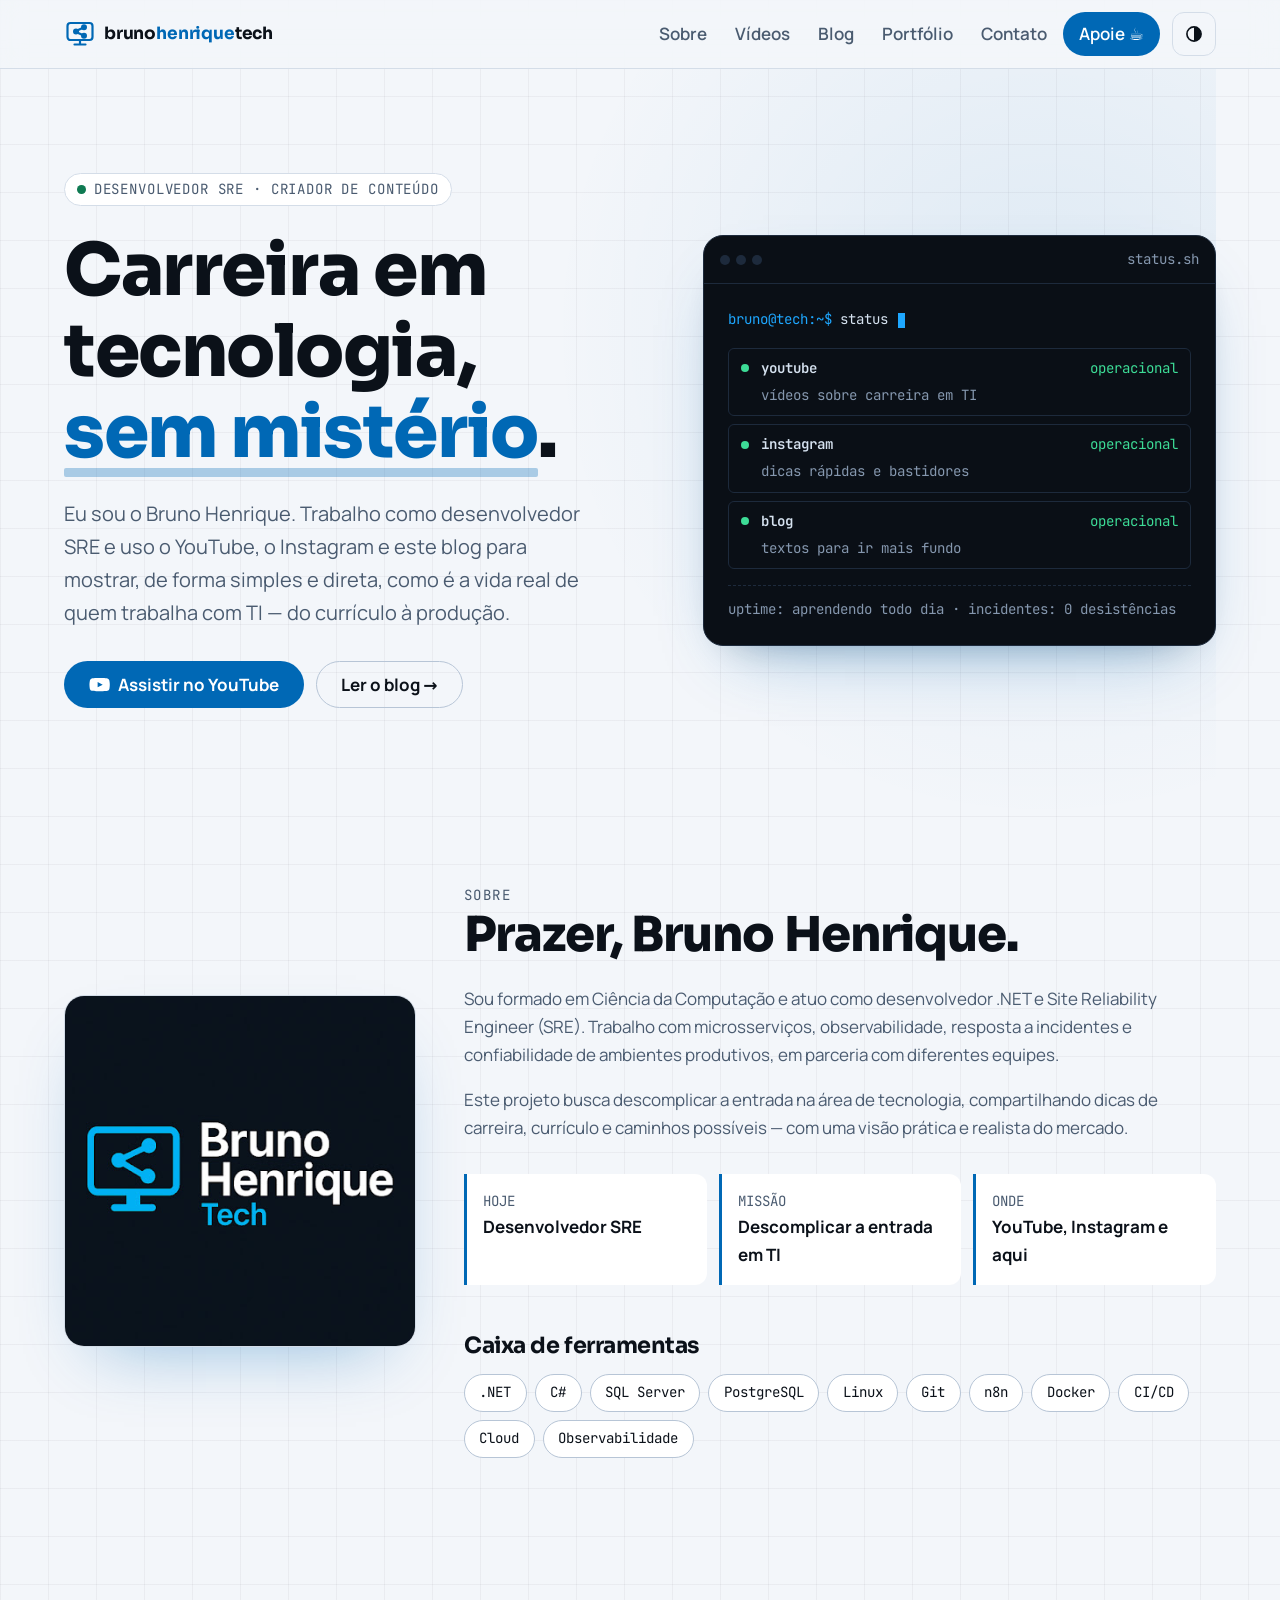
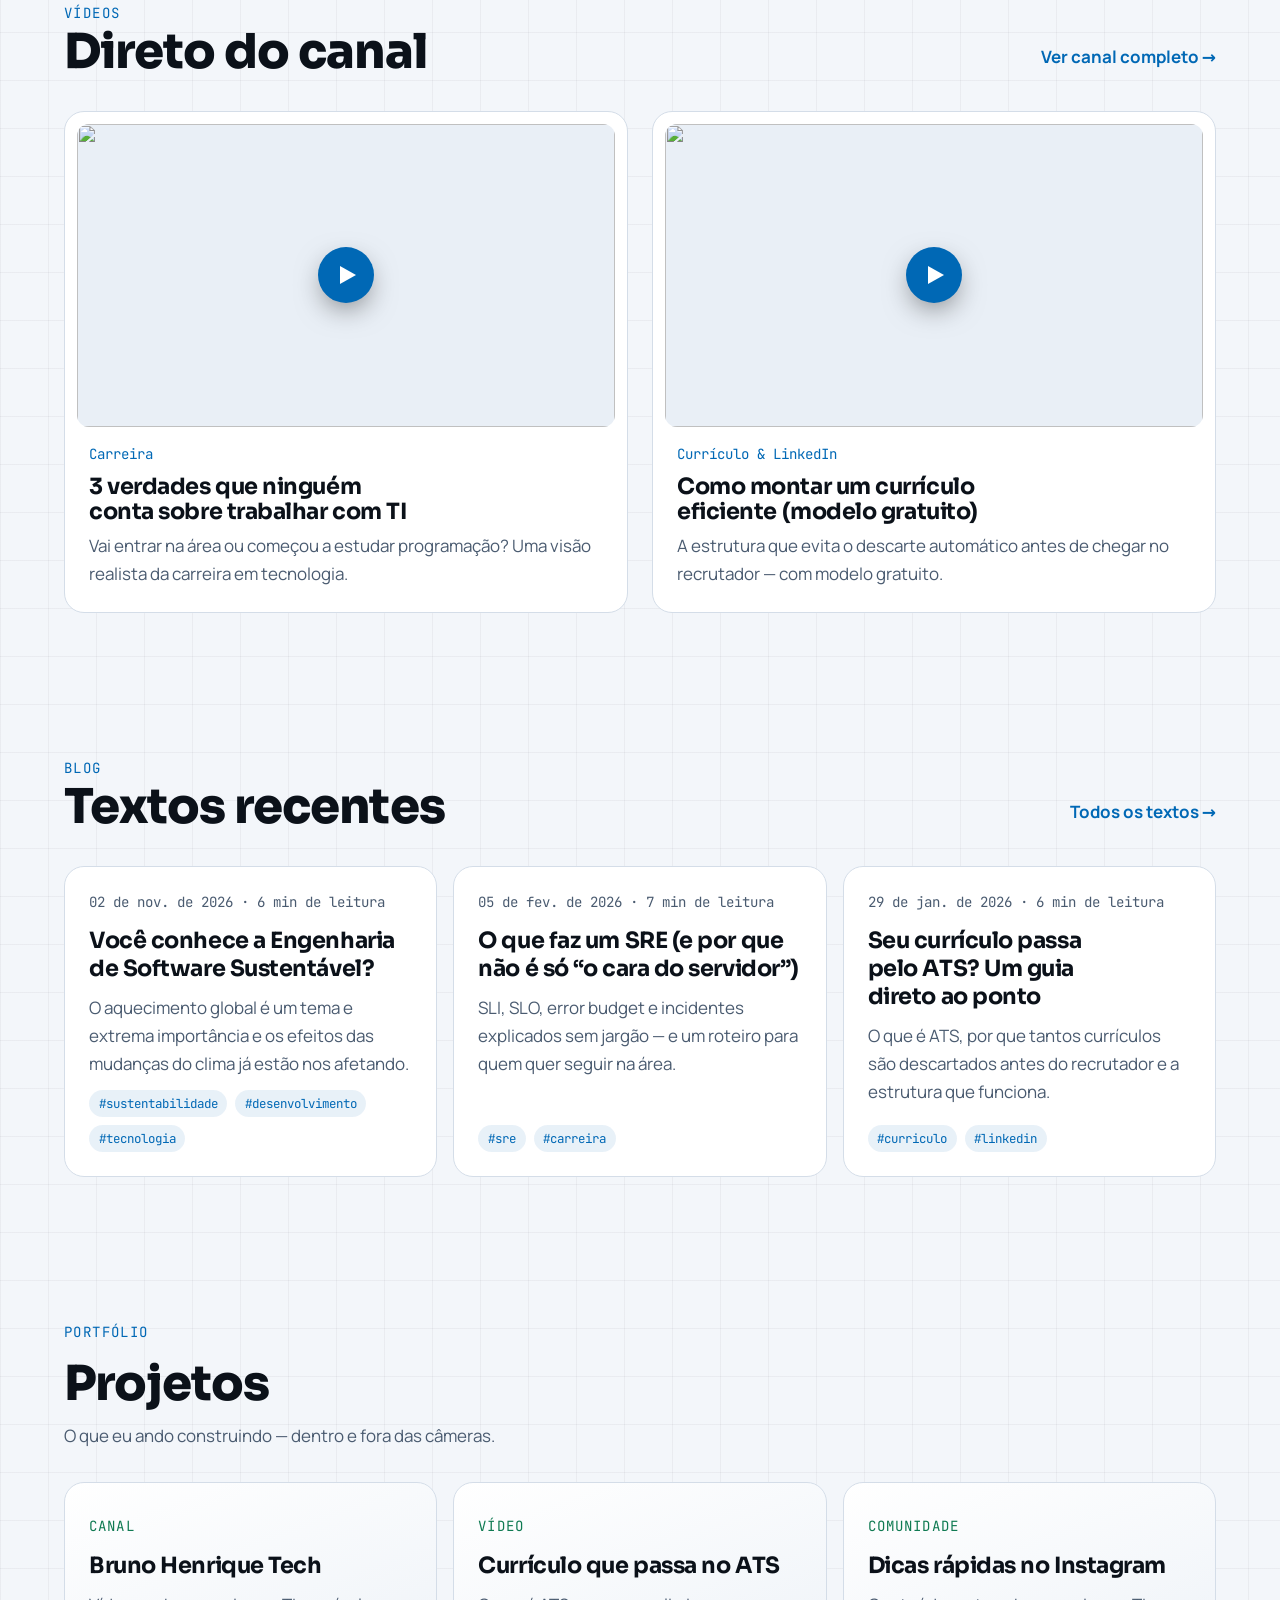
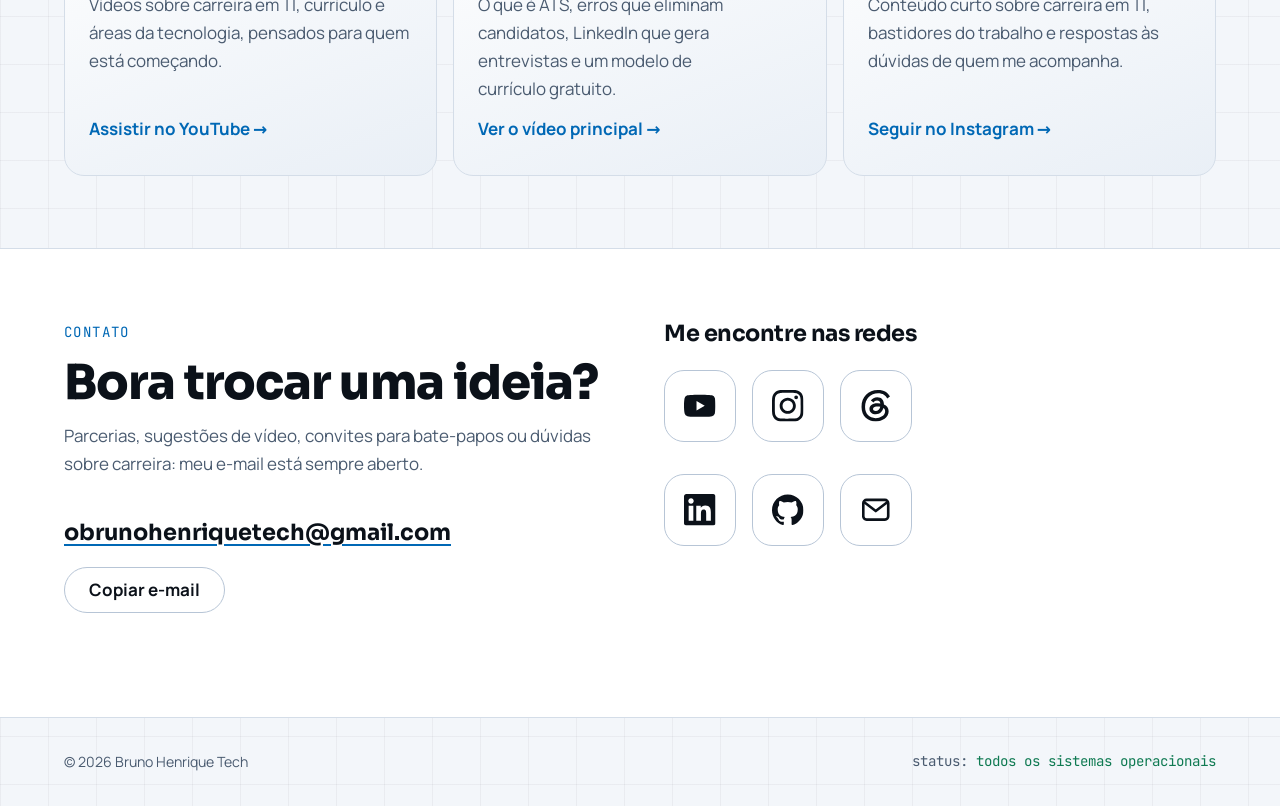
==== commit bcfd738c: "Merge pull request #3 from BrunoHCS/feature/ajustes-index feat: update site structure and content, a" ====
--- a/index.html
+++ b/index.html
@@ -27,14 +27,14 @@
     <div class="container header-inner">
       <a class="brand" href="index.html" aria-label="Bruno Henrique Tech — início">
         <svg viewBox="0 0 32 32" fill="none" stroke="currentColor" stroke-width="2.2" stroke-linecap="round" stroke-linejoin="round" aria-hidden="true"><rect x="3.5" y="5" width="25" height="17" rx="3"/><path d="M16 22v4.5M10.5 26.5h11M13.2 12.6l5.4-2.7M13.2 14.4l5.4 2.7"/><circle cx="20" cy="9.2" r="1.9" fill="currentColor"/><circle cx="12" cy="13.5" r="1.9" fill="currentColor"/><circle cx="20" cy="17.8" r="1.9" fill="currentColor"/></svg>
-        <span>bruno<span class="brand-accent">henrique</span>.tech</span>
+        <span>bruno<span class="brand-accent">henrique</span>tech</span>
       </a>
       <nav id="site-nav" class="site-nav" aria-label="Principal">
         <ul>
+          <li><a href="index.html#sobre">Sobre</a></li>
           <li><a href="index.html#videos">Vídeos</a></li>
           <li><a href="blog.html">Blog</a></li>
           <li><a href="index.html#portfolio">Portfólio</a></li>
-          <li><a href="index.html#sobre">Sobre</a></li>
           <li><a href="index.html#contato">Contato</a></li>
           <li><a class="nav-cta" href="apoie.html">Apoie <span aria-hidden="true">☕</span></a></li>
         </ul>
@@ -53,7 +53,7 @@
       <div class="hero-copy">
         <p class="eyebrow"><span class="status-dot" aria-hidden="true"></span>Desenvolvedor SRE · Criador de conteúdo</p>
         <h1 id="hero-title">Carreira em tecnologia, <em>sem mistério</em>.</h1>
-        <p class="lead">Eu sou o Bruno Henrique. Trabalho como Desenvolvedor SRE e uso o YouTube, o Instagram e este blog para mostrar, de forma simples e direta, como é a vida real de quem trabalha com TI — do currículo à produção.</p>
+        <p class="lead">Eu sou o Bruno Henrique. Trabalho como desenvolvedor SRE e uso o YouTube, o Instagram e este blog para mostrar, de forma simples e direta, como é a vida real de quem trabalha com TI — do currículo à produção.</p>
         <div class="hero-actions">
           <a class="btn btn-primary" href="https://youtube.com/@obrunohenriquetech" target="_blank" rel="noopener">
             <svg viewBox="0 0 24 24" fill="currentColor" aria-hidden="true"><path d="M23 7.2a3 3 0 0 0-2.1-2.1C19 4.6 12 4.6 12 4.6s-7 0-8.9.5A3 3 0 0 0 1 7.2 31 31 0 0 0 .5 12a31 31 0 0 0 .5 4.8 3 3 0 0 0 2.1 2.1c1.9.5 8.9.5 8.9.5s7 0 8.9-.5a3 3 0 0 0 2.1-2.1 31 31 0 0 0 .5-4.8 31 31 0 0 0-.5-4.8ZM9.75 15.02V8.98L15.5 12l-5.75 3.02Z"/></svg>
@@ -68,7 +68,7 @@
         <div class="terminal-body">
           <p><span class="prompt">bruno@tech:~$</span> <span data-typed>status --canais</span><span class="caret" aria-hidden="true"></span></p>
           <ul class="status-list">
-            <li class="status-row"><span class="dot" aria-hidden="true"></span><span class="status-name">youtube</span><span class="status-state">operacional</span><span class="status-note">vídeos e shorts sobre carreira em TI</span></li>
+            <li class="status-row"><span class="dot" aria-hidden="true"></span><span class="status-name">youtube</span><span class="status-state">operacional</span><span class="status-note">vídeos sobre carreira em TI</span></li>
             <li class="status-row"><span class="dot" aria-hidden="true"></span><span class="status-name">instagram</span><span class="status-state">operacional</span><span class="status-note">dicas rápidas e bastidores</span></li>
             <li class="status-row"><span class="dot" aria-hidden="true"></span><span class="status-name">blog</span><span class="status-state">operacional</span><span class="status-note">textos para ir mais fundo</span></li>
           </ul>
@@ -77,40 +77,25 @@
       </figure>
     </section>
 
-    <section class="topics" aria-label="Assuntos que eu abordo">
-      <ul class="container topic-list">
-        <li>#carreira-em-ti</li>
-        <li>#currículo</li>
-        <li>#linkedin</li>
-        <li>#áreas-da-ti</li>
-        <li>#sre</li>
-        <li>#saúde-mental</li>
-      </ul>
-    </section>
-
-    <section class="section container" id="temas" aria-labelledby="temas-title">
-      <header class="section-head">
-        <p class="kicker">temas</p>
-        <h2 id="temas-title">Sobre o que eu falo</h2>
-        <p class="section-intro">Conteúdo para quem quer entrar, se manter e crescer na tecnologia. Sem fórmula mágica, com o pé no dia a dia.</p>
-      </header>
-      <ol class="pillars">
-        <li class="pillar">
-          <span class="pillar-index">/01</span>
-          <h3>Carreira em TI</h3>
-          <p>Como é a área de verdade, aprendizado constante, expectativas realistas e o cuidado com a saúde mental no caminho.</p>
-        </li>
-        <li class="pillar">
-          <span class="pillar-index">/02</span>
-          <h3>Currículo &amp; LinkedIn</h3>
-          <p>Perfil que gera entrevistas e modelo de currículo gratuito.</p>
-        </li>
-        <li class="pillar">
-          <span class="pillar-index">/03</span>
-          <h3>Bastidores de SRE</h3>
-          <p>Confiabilidade, incidentes, automação e o trabalho de quem mantém os sistemas no ar.</p>
-        </li>
-      </ol>
+      <section class="section container about" id="sobre" aria-labelledby="sobre-title">
+      <figure class="about-figure">
+        <img src="assets/img/avatar.jpg" width="400" height="400" loading="lazy" alt="Logotipo Bruno Henrique Tech: um monitor azul com o ícone de compartilhar.">
+      </figure>
+      <div class="about-text">
+        <p class="kicker">sobre</p>
+        <h2 id="sobre-title">Prazer, Bruno Henrique.</h2>
+        <p>Sou formado em Ciência da Computação e atuo como desenvolvedor .NET e Site Reliability Engineer (SRE). Trabalho com microsserviços, observabilidade, resposta a incidentes e confiabilidade de ambientes produtivos, em parceria com diferentes equipes.</p>
+        <p>Este projeto busca descomplicar a entrada na área de tecnologia, compartilhando dicas de carreira, currículo e caminhos possíveis — com uma visão prática e realista do mercado.</p>
+        <dl class="facts">
+          <div class="fact"><dt>Hoje</dt><dd>Desenvolvedor SRE</dd></div>
+          <div class="fact"><dt>Missão</dt><dd>Descomplicar a entrada em TI</dd></div>
+          <div class="fact"><dt>Onde</dt><dd>YouTube, Instagram e aqui</dd></div>
+        </dl>
+        <div class="toolbox">
+        <h3>Caixa de ferramentas</h3>
+        <ul id="toolbox" class="tool-list" aria-label="Tecnologias que uso no dia a dia"></ul>
+      </div>
+      </div>
     </section>
 
     <section class="section" id="videos" aria-labelledby="videos-title">
@@ -125,14 +110,6 @@
 
         <div id="featured-videos" class="featured-videos"></div>
 
-        <div class="shorts">
-          <div class="shorts-head">
-            <h3>Shorts</h3>
-            <div id="shorts-filter" class="chip-group" role="group" aria-label="Filtrar shorts por tema"></div>
-          </div>
-          <p id="shorts-status" class="sr-only" aria-live="polite"></p>
-          <ul id="shorts-rail" class="shorts-rail"></ul>
-        </div>
       </div>
     </section>
 
@@ -150,34 +127,10 @@
     <section class="section container" id="portfolio" aria-labelledby="portfolio-title">
       <header class="section-head">
         <p class="kicker">portfólio</p>
-        <h2 id="portfolio-title">Projetos &amp; séries</h2>
+        <h2 id="portfolio-title">Projetos</h2>
         <p class="section-intro">O que eu ando construindo — dentro e fora das câmeras.</p>
       </header>
       <ul id="projects" class="project-grid"></ul>
-      <div class="toolbox">
-        <h3>Caixa de ferramentas</h3>
-        <ul id="toolbox" class="tool-list" aria-label="Tecnologias que uso no dia a dia"></ul>
-      </div>
-    </section>
-
-    <section class="section container about" id="sobre" aria-labelledby="sobre-title">
-      <figure class="about-figure">
-        <img src="assets/img/avatar.jpg" width="400" height="400" loading="lazy" alt="Logotipo Bruno Henrique Tech: um monitor azul com o ícone de compartilhar.">
-      </figure>
-      <div class="about-text">
-        <p class="kicker">sobre</p>
-        <h2 id="sobre-title">Prazer, Bruno Henrique.</h2>
-        <p>Sou Desenvolvedor .Net. Formado em Ciência da Computação, e atualmente atuando como Site Reliability Engineer (SRE).</p>
-        <p>Atuo no desenvolvimento, manutenção e evolução de microsserviços. No dia a dia, realizo análise e correção de incidentes, melhoria contínua de sistemas e apoio na definição de boas práticas de engenharia.</p>
-        <p>Como SRE, atuo em atividades como monitoramento e observabilidade, resposta a incidentes, análise de causa raiz (RCA) e suporte à sustentação de ambientes produtivos. Trabalho no time de desenvolvimento e atuo próximo de outras áreas, contribuindo no operacional, garantindo que sistemas e serviços estejam disponíveis, escaláveis e confiáveis.</p>
-        <p>Tenho experiência com metodologias ágeis, participando ativamente de rituais como planning, dailies e retrospectivas, sempre buscando entregas consistentes e confiáveis.</p>
-        <p>Meu foco é ajudar quem está chegando: entender as áreas, montar um currículo que passa nos filtros e ter uma visão realista da carreira, sem promessas milagrosas.</p>
-        <dl class="facts">
-          <div class="fact"><dt>Hoje</dt><dd>Desenvolvedor SRE</dd></div>
-          <div class="fact"><dt>Missão</dt><dd>Descomplicar a entrada em TI</dd></div>
-          <div class="fact"><dt>Onde</dt><dd>YouTube, Instagram e aqui</dd></div>
-        </dl>
-      </div>
     </section>
 
     <section class="section contact" id="contato" aria-labelledby="contato-title">
@@ -209,7 +162,7 @@
 
   <footer class="site-footer">
     <div class="container footer-inner">
-      <p>© <span data-year>2026</span> Bruno Henrique Tech · Feito com HTML, CSS e JavaScript.</p>
+      <p>© <span data-year>2026</span> Bruno Henrique Tech</p>
       <p class="mono">status: <span class="ok-text">todos os sistemas operacionais</span></p>
     </div>
   </footer>
@@ -225,16 +178,6 @@
         </div>
       </a>
     </article>
-  </template>
-
-  <template id="tpl-video-short">
-    <li class="short-card">
-      <a class="video-link" target="_blank" rel="noopener">
-        <div class="video-thumb"><img width="202" height="360" loading="lazy" alt=""></div>
-        <p class="video-topic"></p>
-        <h4 class="video-title"></h4>
-      </a>
-    </li>
   </template>
 
   <template id="tpl-post">
--- a/css/style.css
+++ b/css/style.css
@@ -790,23 +790,6 @@
   color: var(--color-muted);
 }
 
-.shorts {
-  margin-top: var(--space-7);
-}
-
-.shorts-head {
-  display: flex;
-  flex-wrap: wrap;
-  align-items: center;
-  justify-content: space-between;
-  gap: var(--space-4);
-  margin-bottom: var(--space-5);
-}
-
-.shorts-head h3 {
-  font-size: var(--step-2);
-}
-
 .chip-group {
   display: flex;
   flex-wrap: wrap;
@@ -835,39 +818,6 @@
   color: var(--color-on-accent);
   background: var(--color-accent);
   border-color: var(--color-accent);
-}
-
-.shorts-rail {
-  display: grid;
-  grid-auto-flow: column;
-  grid-auto-columns: minmax(10.5rem, 12.5rem);
-  gap: var(--space-4);
-  padding-bottom: var(--space-4);
-  overflow-x: auto;
-  overflow-y: hidden;
-  scroll-snap-type: x mandatory;
-  scrollbar-color: var(--color-line-strong) transparent;
-}
-
-.short-card {
-  scroll-snap-align: start;
-}
-
-.short-card .video-thumb {
-  aspect-ratio: 9 / 16;
-  border: 1px solid var(--color-line);
-}
-
-.short-card .video-title {
-  font-size: 1rem;
-  font-weight: 700;
-  line-height: 1.3;
-  transition: color var(--duration);
-}
-
-.short-card .video-link:hover .video-title,
-.short-card .video-link:focus-visible .video-title {
-  color: var(--color-accent);
 }
 
 .empty-state {
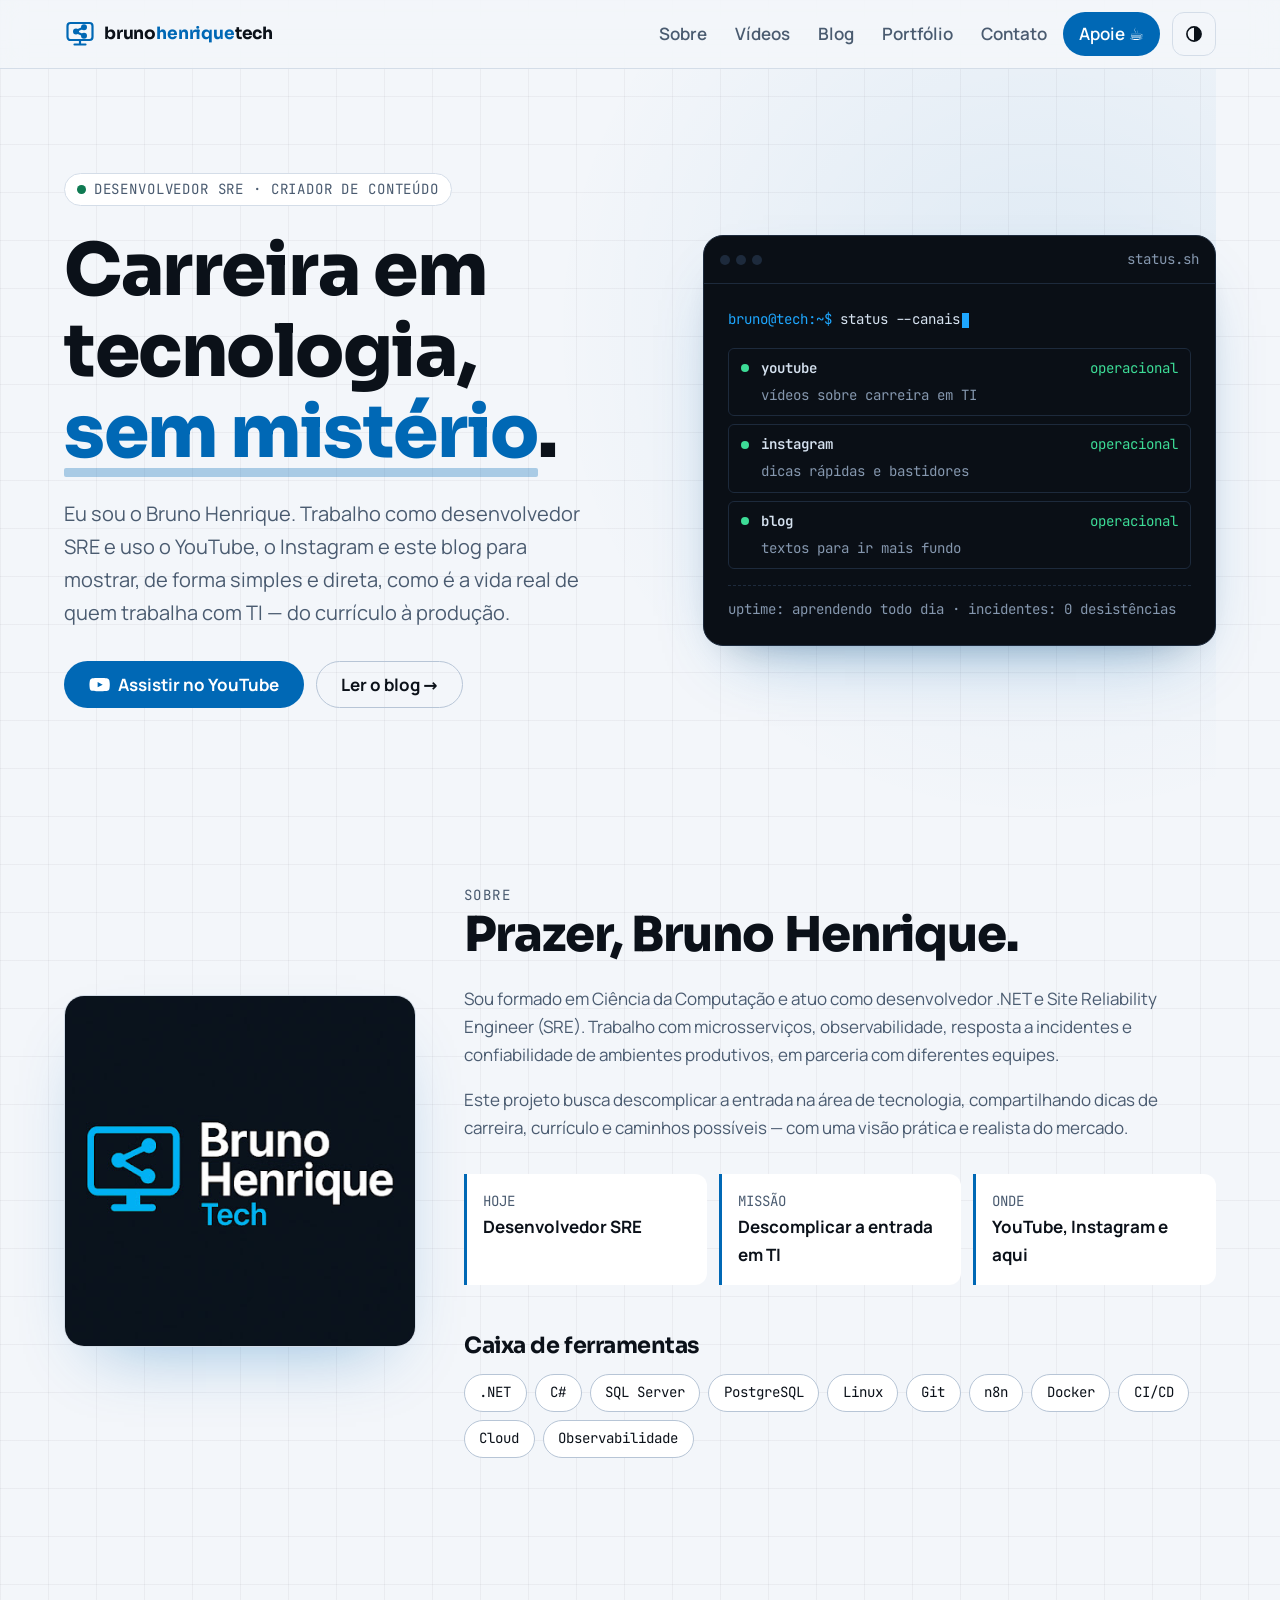
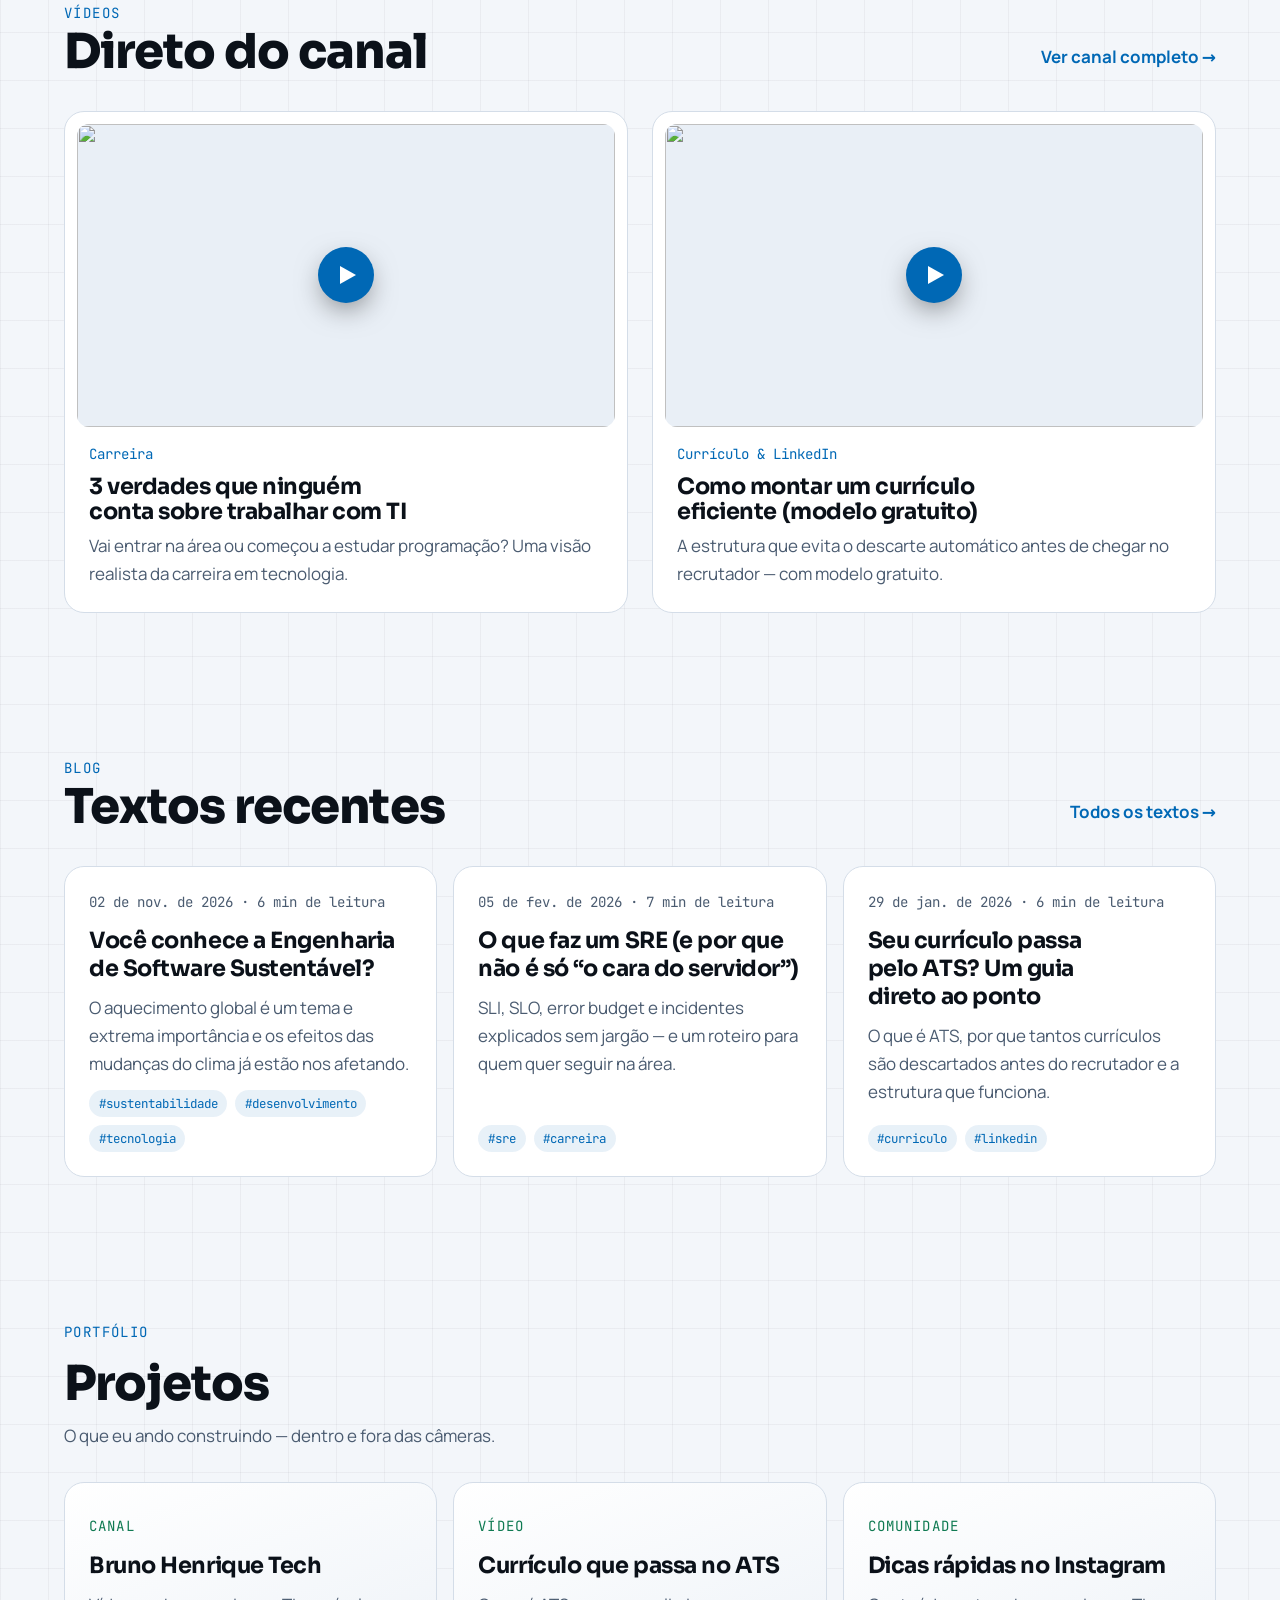
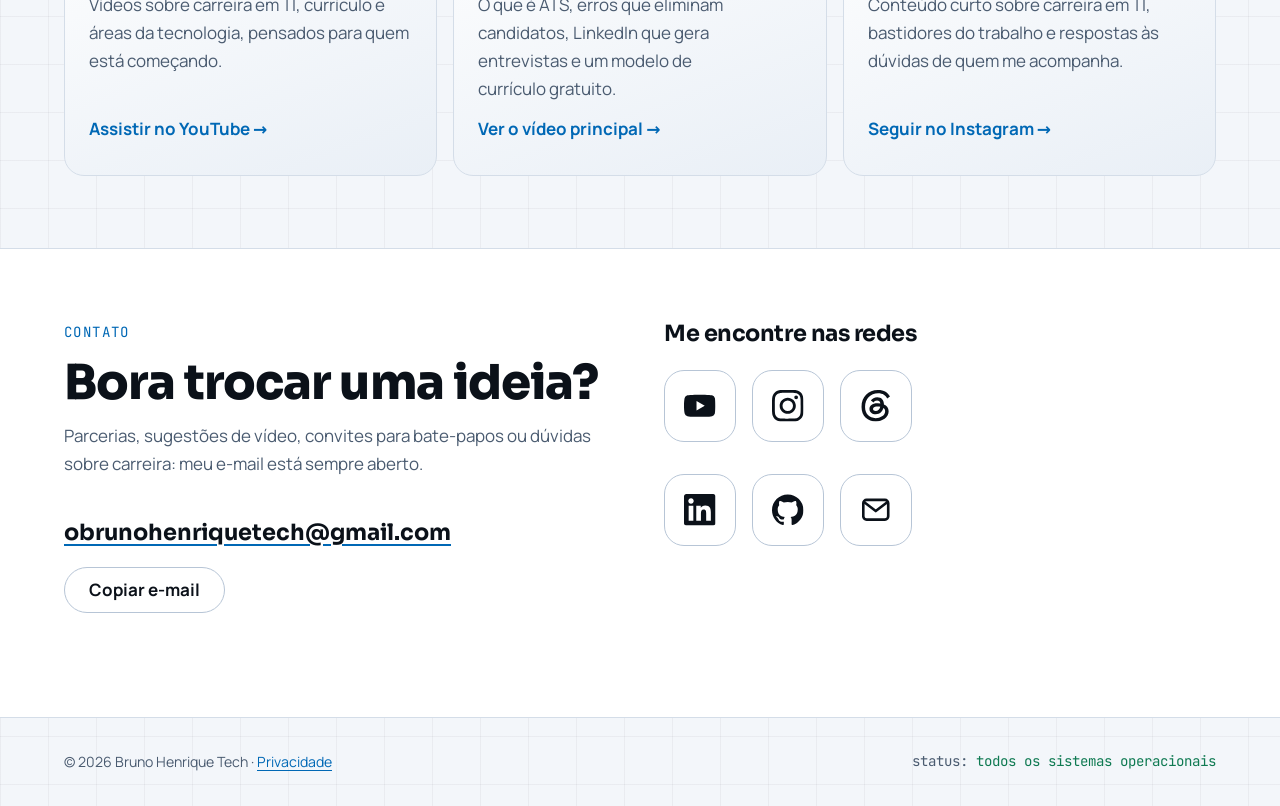
==== commit bb2ac89d: "Merge pull request #4 from BrunoHCS/feature/google-ads feat: update site for Google AdSense integrat" ====
--- a/index.html
+++ b/index.html
@@ -3,7 +3,7 @@
 <head>
   <meta charset="utf-8">
   <meta name="viewport" content="width=device-width, initial-scale=1">
-  <meta http-equiv="Content-Security-Policy" content="default-src 'self'; script-src 'self'; style-src 'self'; font-src 'self'; img-src 'self' https://i.ytimg.com; frame-src https://www.youtube-nocookie.com; connect-src 'self'; object-src 'none'; base-uri 'self'; form-action 'none'; upgrade-insecure-requests">
+  <meta name="google-adsense-account" content="ca-pub-1212849269478012">
   <meta name="referrer" content="strict-origin-when-cross-origin">
   <title>Bruno Henrique Tech — Carreira em TI, SRE e tecnologia sem mistério</title>
   <meta name="description" content="Blog e portfólio do Bruno Henrique, Desenvolvedor SRE e criador de conteúdo sobre carreira em TI, currículo, LinkedIn e áreas da tecnologia.">
@@ -162,7 +162,7 @@
 
   <footer class="site-footer">
     <div class="container footer-inner">
-      <p>© <span data-year>2026</span> Bruno Henrique Tech</p>
+      <p>© <span data-year>2026</span> Bruno Henrique Tech · <a href="privacidade.html">Privacidade</a></p>
       <p class="mono">status: <span class="ok-text">todos os sistemas operacionais</span></p>
     </div>
   </footer>
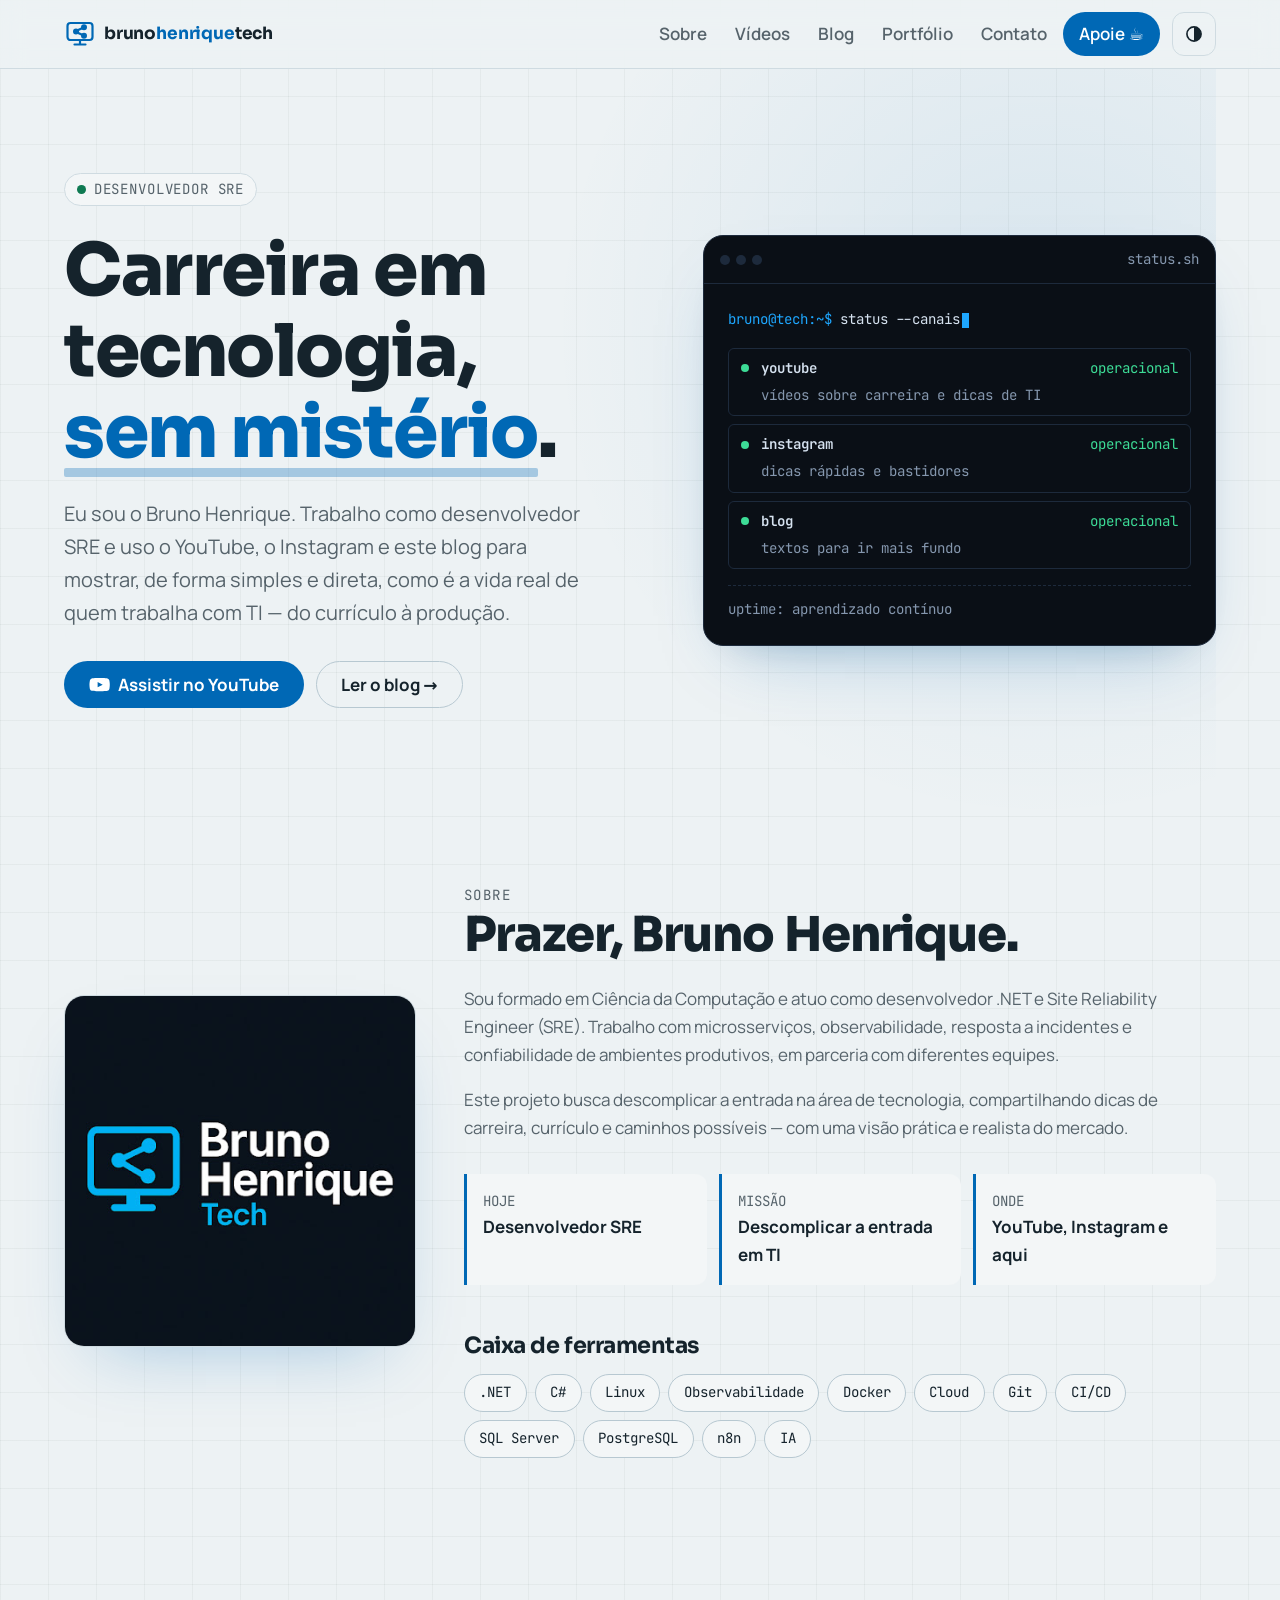
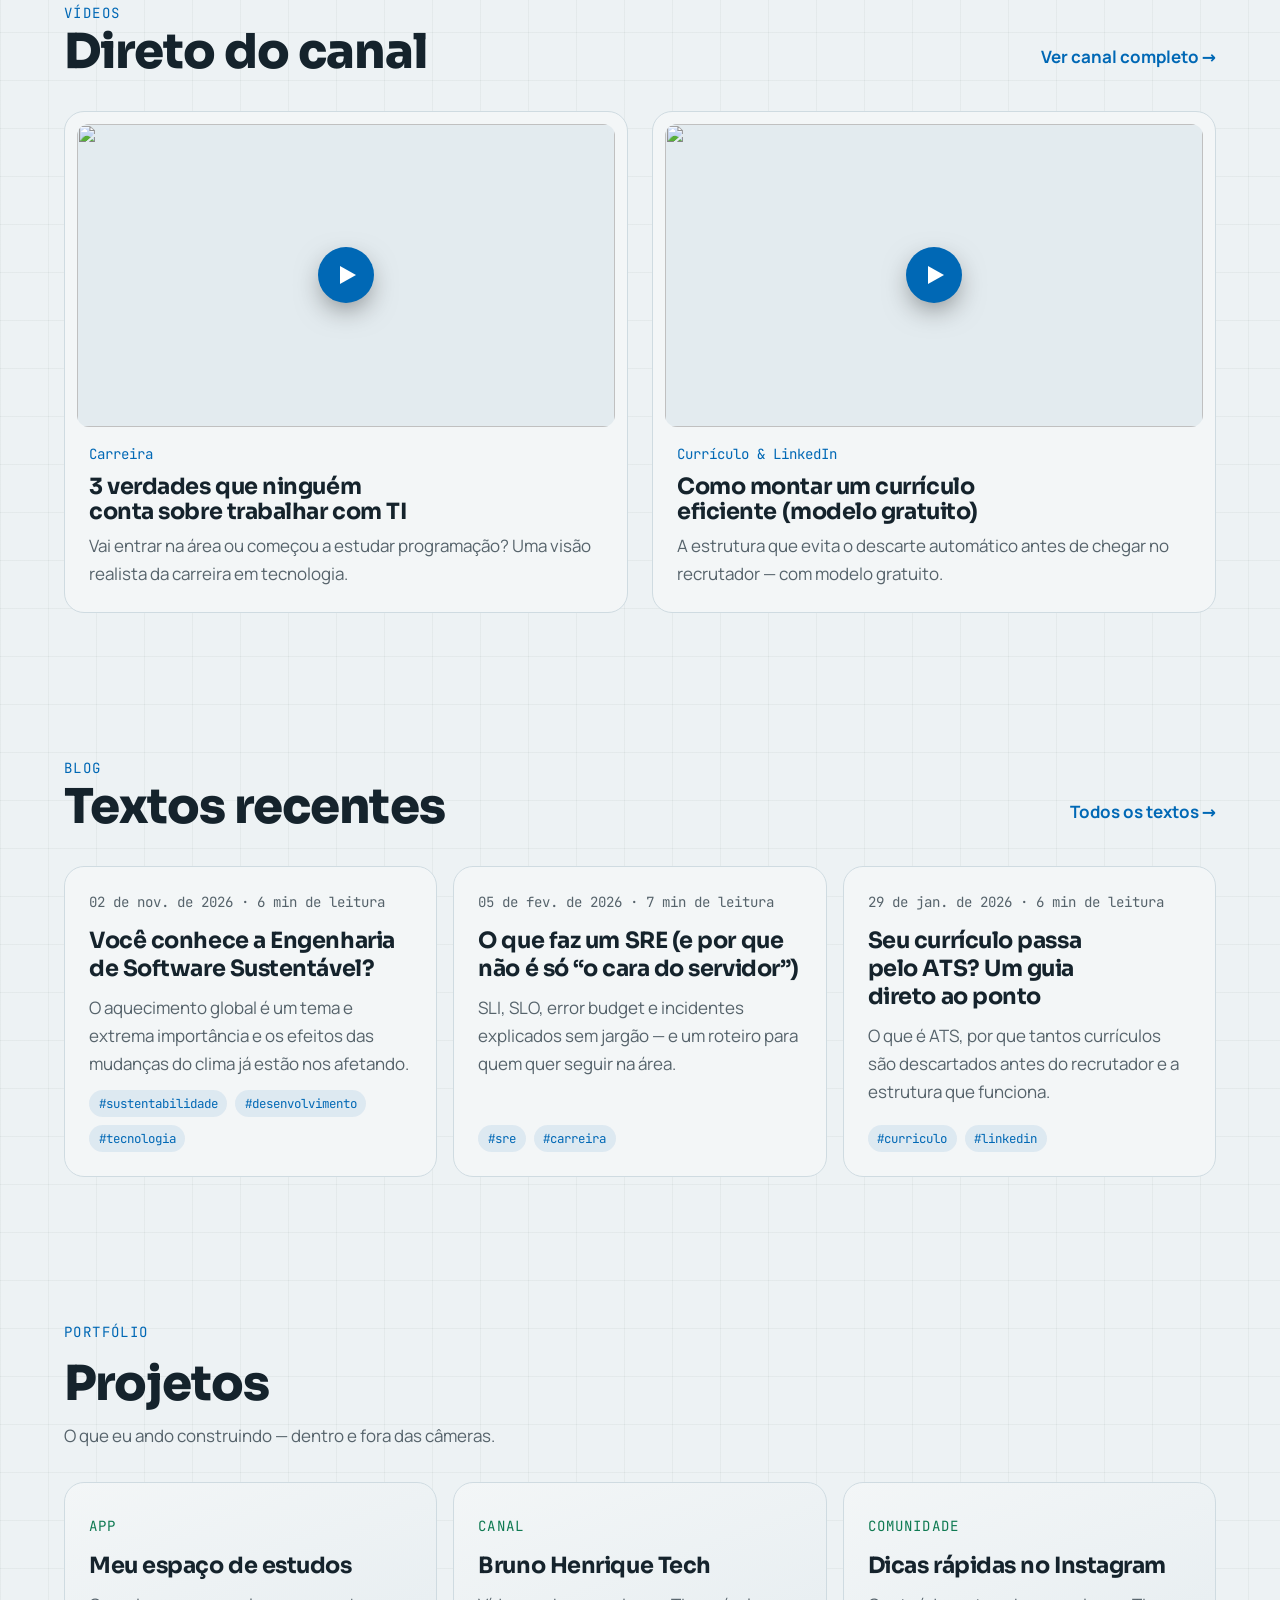
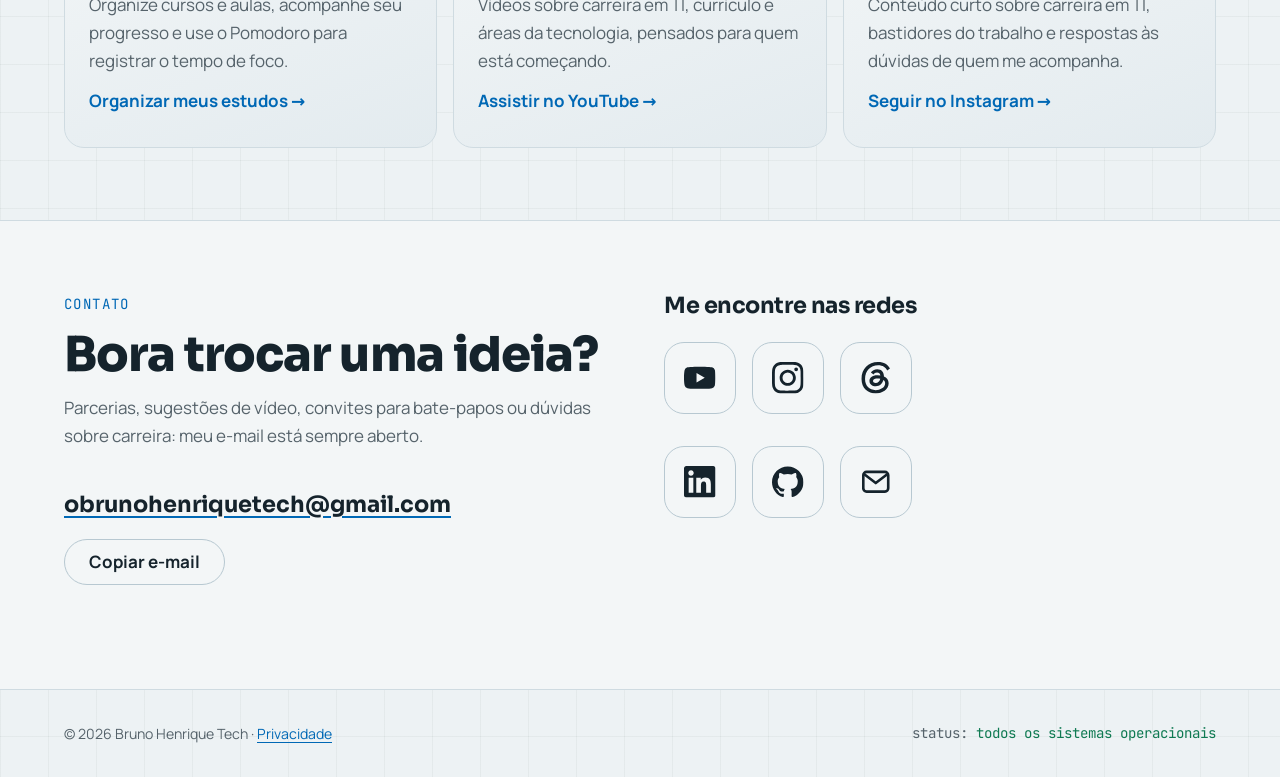
==== commit fb88c72e: "Merge pull request #6 from BrunoHCS/feature/ajuste-layout feat: add course progress card SVG and enh" ====
--- a/index.html
+++ b/index.html
@@ -51,7 +51,7 @@
   <main id="conteudo">
     <section class="hero container" aria-labelledby="hero-title">
       <div class="hero-copy">
-        <p class="eyebrow"><span class="status-dot" aria-hidden="true"></span>Desenvolvedor SRE · Criador de conteúdo</p>
+        <p class="eyebrow"><span class="status-dot" aria-hidden="true"></span>Desenvolvedor SRE</p>
         <h1 id="hero-title">Carreira em tecnologia, <em>sem mistério</em>.</h1>
         <p class="lead">Eu sou o Bruno Henrique. Trabalho como desenvolvedor SRE e uso o YouTube, o Instagram e este blog para mostrar, de forma simples e direta, como é a vida real de quem trabalha com TI — do currículo à produção.</p>
         <div class="hero-actions">
@@ -68,11 +68,11 @@
         <div class="terminal-body">
           <p><span class="prompt">bruno@tech:~$</span> <span data-typed>status --canais</span><span class="caret" aria-hidden="true"></span></p>
           <ul class="status-list">
-            <li class="status-row"><span class="dot" aria-hidden="true"></span><span class="status-name">youtube</span><span class="status-state">operacional</span><span class="status-note">vídeos sobre carreira em TI</span></li>
+            <li class="status-row"><span class="dot" aria-hidden="true"></span><span class="status-name">youtube</span><span class="status-state">operacional</span><span class="status-note">vídeos sobre carreira e dicas de TI</span></li>
             <li class="status-row"><span class="dot" aria-hidden="true"></span><span class="status-name">instagram</span><span class="status-state">operacional</span><span class="status-note">dicas rápidas e bastidores</span></li>
             <li class="status-row"><span class="dot" aria-hidden="true"></span><span class="status-name">blog</span><span class="status-state">operacional</span><span class="status-note">textos para ir mais fundo</span></li>
           </ul>
-          <p class="terminal-foot">uptime: aprendendo todo dia · incidentes: 0 desistências</p>
+          <p class="terminal-foot">uptime: aprendizado contínuo</p>
         </div>
       </figure>
     </section>
--- a/css/style.css
+++ b/css/style.css
@@ -65,21 +65,21 @@
 
 [data-theme='light'] {
   color-scheme: light;
-  --color-bg: #f3f6fa;
-  --color-bg-elev: #ffffff;
-  --color-surface: #e9eff6;
-  --color-line: #d4dde8;
-  --color-line-strong: #b7c5d6;
-  --color-text: #0b1119;
-  --color-muted: #4a5b70;
+  --color-bg: #edf2f4;
+  --color-bg-elev: #f3f6f7;
+  --color-surface: #e3ebef;
+  --color-line: #cfdbe1;
+  --color-line-strong: #b7c8d1;
+  --color-text: #15232c;
+  --color-muted: #56636b;
   --color-accent: #0068b5;
   --color-accent-strong: #004f8a;
   --color-accent-soft: rgba(0, 104, 181, 0.09);
   --color-on-accent: #ffffff;
   --color-ok: #0f7a52;
-  --color-grid: rgba(11, 17, 25, 0.045);
-  --shadow-card: 0 18px 40px -28px rgba(11, 17, 25, 0.35);
-  --shadow-glow: 0 30px 70px -35px rgba(0, 104, 181, 0.45);
+  --color-grid: rgba(21, 35, 44, 0.045);
+  --shadow-card: 0 18px 40px -28px rgba(32, 54, 66, 0.24);
+  --shadow-glow: 0 30px 70px -35px rgba(0, 104, 181, 0.35);
 }
 
 /* =========================================================
@@ -327,7 +327,7 @@
   border-color: var(--color-accent);
 }
 
-@media (min-width: 52rem) {
+@media (min-width: 64rem) {
   .nav-toggle {
     display: none;
   }
